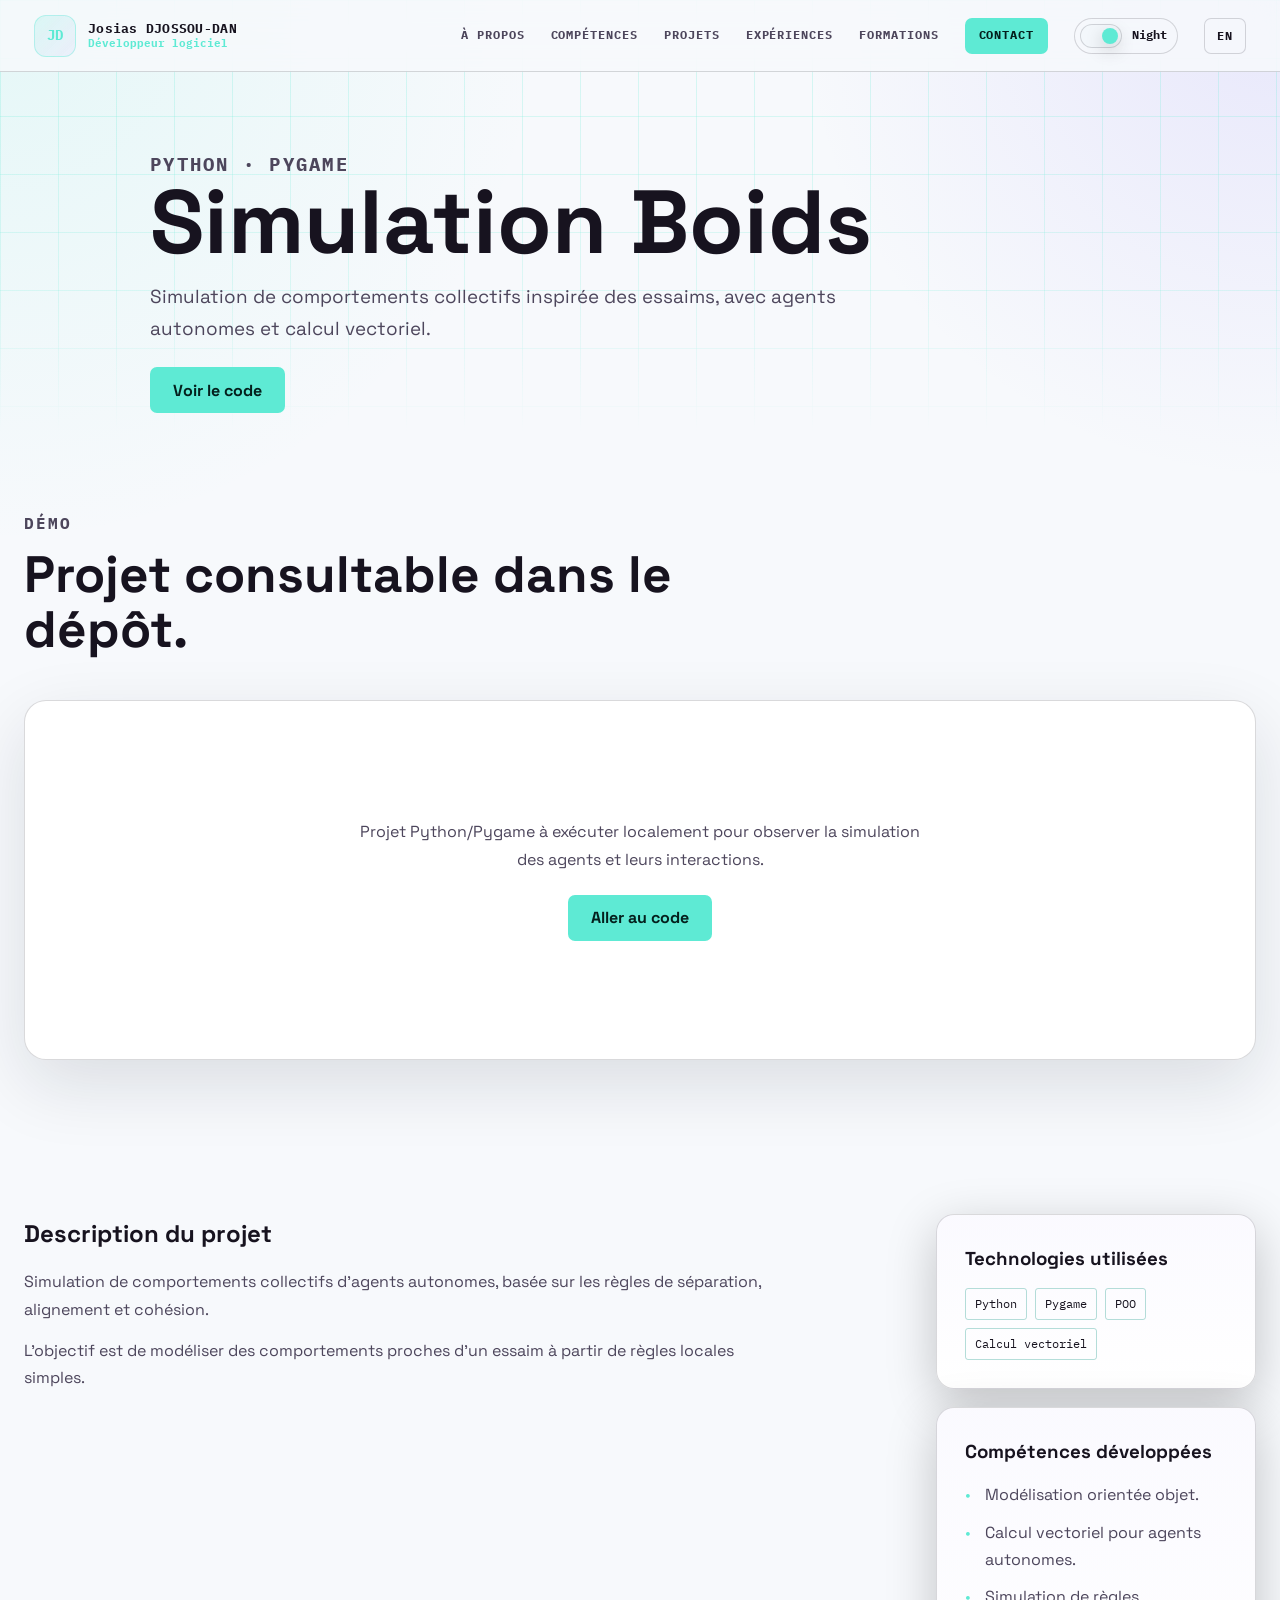
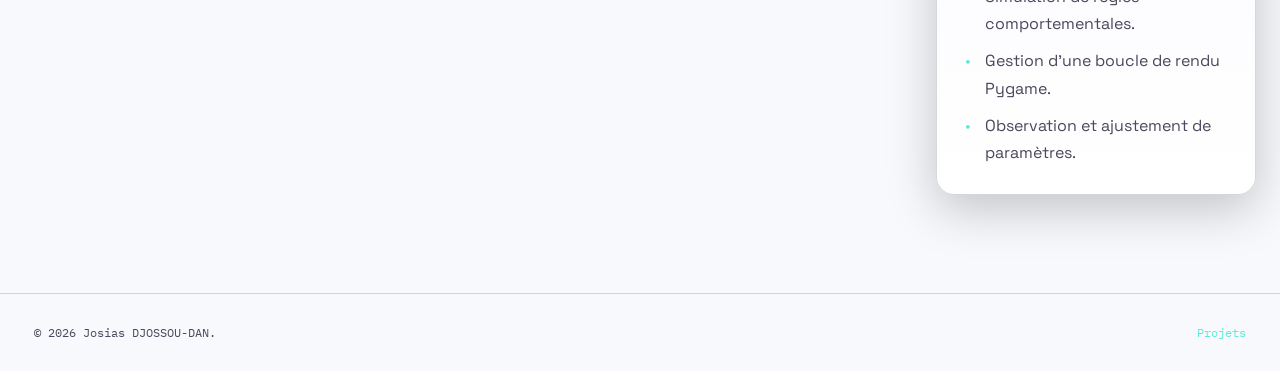
==== boids.html @ 791287c5 "Update du portfolio" ====
<!DOCTYPE html>
<html lang="fr">

<head>
  <meta charset="UTF-8">
  <meta name="viewport" content="width=device-width, initial-scale=1.0">
  <title>Projet Boids | Josias DJOSSOU-DAN</title>
  <meta name="description" content="Étude du projet Boids de Josias DJOSSOU-DAN.">
  <link rel="preconnect" href="https://fonts.googleapis.com">
  <link rel="preconnect" href="https://fonts.gstatic.com" crossorigin>
  <link href="https://fonts.googleapis.com/css2?family=IBM+Plex+Mono:wght@400;500;700&family=Space+Grotesk:wght@400;500;600;700&display=swap" rel="stylesheet">
  <link rel="stylesheet" href="css/style.css">
  <link rel="icon" href="assets/svg/site-icon.svg" type="image/svg+xml">
</head>

<body>
  <header class="site-header">
    <a href="./index.html" class="brand header-profile" aria-label="Accueil"><span class="profile-avatar">JD</span><span class="header-profile-text"><strong>Josias DJOSSOU-DAN</strong><small data-i18n="role">Développeur logiciel</small></span></a>
    <button class="menu-toggle" type="button" aria-label="Ouvrir le menu" aria-expanded="false"><span></span><span></span><span></span></button>
    <nav class="site-nav" aria-label="Navigation principale">
      <a href="./index.html#about" data-i18n="navAbout">À propos</a><a href="./index.html#skills" data-i18n="navSkills">Compétences</a><a href="./index.html#projects" data-i18n="navProjects">Projets</a><a href="./index.html#experience" data-i18n="navExperience">Expériences</a><a href="./index.html#education" data-i18n="navEducation">Formations</a><a href="./index.html#contact" class="nav-cta" data-i18n="navContact">Contact</a>
      <button class="theme-switch nav-theme" type="button" data-theme-toggle aria-label="Changer le thème"><span class="theme-switch-track"><span class="theme-switch-thumb"></span></span><span class="theme-switch-label">Light</span></button>
      <button class="lang-switch" type="button" data-lang-toggle aria-label="Changer la langue">EN</button>
    </nav>
  </header>

  <main>
    <section class="project-hero">
      <div class="container project-hero-layout">
        <div class="reveal">
          <p class="project-kicker">Python · Pygame</p>
          <h1>Simulation Boids</h1>
          <p data-i18n-fr="Simulation de comportements collectifs inspirée des essaims, avec agents autonomes et calcul vectoriel." data-i18n-en="Collective behavior simulation inspired by swarms, with autonomous agents and vector calculation.">Simulation de comportements collectifs inspirée des essaims, avec agents autonomes et calcul vectoriel.</p>
          <div class="project-actions"><a href="https://github.com/josiashod/boids" class="btn btn-primary" target="_blank" rel="noreferrer"><span data-i18n="viewCode">Voir le code</span></a></div>
        </div>
      </div>
    </section>

    <section class="section project-demo">
      <div class="container">
        <div class="section-heading reveal"><p class="eyebrow" data-i18n="demoEyebrow">Démo</p><h2 data-i18n="repoDemoTitle">Projet consultable dans le dépôt.</h2></div>
        <div class="demo-placeholder reveal">
          <div>
            <p data-i18n-fr="Projet Python/Pygame à exécuter localement pour observer la simulation des agents et leurs interactions." data-i18n-en="Python/Pygame project to run locally in order to observe the agent simulation and their interactions.">Projet Python/Pygame à exécuter localement pour observer la simulation des agents et leurs interactions.</p>
            <div class="project-actions demo-actions"><a href="https://github.com/josiashod/boids" class="btn btn-primary" target="_blank" rel="noreferrer"><span data-i18n="goCode">Aller au code</span></a></div>
          </div>
        </div>
      </div>
    </section>

    <section class="section">
      <div class="container project-detail-grid">
        <article class="project-copy reveal">
          <h2 data-i18n="projectDescription">Description du projet</h2>
          <p data-i18n-fr="Simulation de comportements collectifs d'agents autonomes, basée sur les règles de séparation, alignement et cohésion." data-i18n-en="Collective behavior simulation for autonomous agents, based on separation, alignment and cohesion rules.">Simulation de comportements collectifs d'agents autonomes, basée sur les règles de séparation, alignement et cohésion.</p>
          <p data-i18n-fr="L'objectif est de modéliser des comportements proches d'un essaim à partir de règles locales simples." data-i18n-en="The goal is to model swarm-like behavior from simple local rules.">L'objectif est de modéliser des comportements proches d'un essaim à partir de règles locales simples.</p>
        </article>
        <aside class="project-side">
          <div class="project-panel reveal"><h3 data-i18n="projectTech">Technologies utilisées</h3><div class="project-tags"><span>Python</span><span>Pygame</span><span data-i18n-fr="POO" data-i18n-en="OOP">POO</span><span data-i18n-fr="Calcul vectoriel" data-i18n-en="Vector math">Calcul vectoriel</span></div></div>
          <div class="project-panel reveal"><h3 data-i18n="projectSkills">Compétences développées</h3><ul class="detail-list"><li data-i18n-fr="Modélisation orientée objet." data-i18n-en="Object-oriented modeling.">Modélisation orientée objet.</li><li data-i18n-fr="Calcul vectoriel pour agents autonomes." data-i18n-en="Vector calculations for autonomous agents.">Calcul vectoriel pour agents autonomes.</li><li data-i18n-fr="Simulation de règles comportementales." data-i18n-en="Behavioral rule simulation.">Simulation de règles comportementales.</li><li data-i18n-fr="Gestion d'une boucle de rendu Pygame." data-i18n-en="Pygame rendering-loop management.">Gestion d'une boucle de rendu Pygame.</li><li data-i18n-fr="Observation et ajustement de paramètres." data-i18n-en="Observation and parameter tuning.">Observation et ajustement de paramètres.</li></ul></div>
        </aside>
      </div>
    </section>
  </main>

  <footer class="site-footer"><p>© <span id="year"></span> Josias DJOSSOU-DAN.</p><a href="./index.html#projects" data-i18n="navProjects"><span data-i18n="backProjects">Retour aux projets</span></a></footer>
  <script src="./index.js"></script>
</body>

</html>
---- css/style.css ----
:root {
  --bg: #0b0a13;
  --bg-2: #121020;
  --surface: #19162a;
  --surface-2: #211d35;
  --surface-3: #141225;
  --text: #f7f2e8;
  --muted: #a9a1b8;
  --muted-2: #716a83;
  --line: rgba(255, 255, 255, 0.09);
  --line-strong: rgba(94, 234, 212, 0.36);
  --green: #5eead4;
  --green-2: #2dd4bf;
  --cyan: #8b7cf6;
  --yellow: #a5b4fc;
  --coral: #ff6b8a;
  --shadow: 0 28px 90px rgba(0, 0, 0, 0.42);
  --sans: "Space Grotesk", system-ui, sans-serif;
  --mono: "IBM Plex Mono", monospace;
}

body[data-theme="light"] {
  --bg: #f7f9fc;
  --bg-2: #eef3f8;
  --surface: #ffffff;
  --surface-2: #f3f7fb;
  --surface-3: #e6edf5;
  --text: #17131f;
  --muted: #4d465c;
  --muted-2: #746b7e;
  --line: rgba(23, 19, 31, 0.16);
  --line-strong: rgba(94, 234, 212, 0.46);
  --green: #5eead4;
  --green-2: #2dd4bf;
  --cyan: #8b7cf6;
  --yellow: #a5b4fc;
  --coral: #ff6b8a;
  --shadow: 0 24px 70px rgba(17, 24, 39, 0.12);
}

* {
  box-sizing: border-box;
  margin: 0;
  padding: 0;
}

html {
  scroll-behavior: smooth;
}

body {
  background:
    radial-gradient(circle at top left, rgba(94, 234, 212, 0.12), transparent 34rem),
    radial-gradient(circle at top right, rgba(139, 124, 246, 0.14), transparent 30rem),
    var(--bg);
  color: var(--text);
  font-family: var(--sans);
  line-height: 1.7;
  overflow-x: hidden;
}

body.menu-open {
  overflow: hidden;
}

img {
  display: block;
  max-width: 100%;
}

a {
  color: inherit;
  text-decoration: none;
}

ul {
  list-style: none;
}

button,
input,
textarea {
  font: inherit;
}

button {
  cursor: pointer;
}

.container {
  width: min(1320px, calc(100% - 48px));
  margin: 0 auto;
}

.site-header {
  position: fixed;
  inset: 0 0 auto;
  z-index: 50;
  display: flex;
  align-items: center;
  justify-content: space-between;
  min-height: 72px;
  padding: 0 34px;
  background: color-mix(in srgb, var(--bg) 84%, transparent);
  border-bottom: 1px solid var(--line);
  backdrop-filter: blur(18px);
}

.brand {
  display: inline-flex;
  align-items: center;
  gap: 12px;
  font-family: var(--mono);
  font-size: 0.9rem;
  font-weight: 800;
  color: var(--text);
}

.header-profile {
  min-width: 230px;
}

.header-profile .profile-avatar {
  width: 42px;
  height: 42px;
  flex: 0 0 42px;
  border-radius: 12px;
  font-size: 0.9rem;
}

.header-profile-text {
  display: grid;
  gap: 1px;
  line-height: 1.15;
}

.header-profile-text strong {
  color: var(--text);
  font-size: 0.84rem;
  letter-spacing: 0.02em;
}

.header-profile-text small {
  color: var(--green);
  font-size: 0.68rem;
  font-weight: 700;
}

.brand img,
.brand-mark {
  width: 42px;
  height: 42px;
  border-radius: 12px;
  border: 1px solid rgba(94, 234, 212, 0.38);
  background: rgba(94, 234, 212, 0.1);
}

.brand img {
  object-fit: cover;
}

.brand-mark {
  display: grid;
  place-items: center;
  color: var(--green);
}

.site-nav {
  display: flex;
  align-items: center;
  gap: 26px;
}

.site-nav a {
  color: var(--muted);
  font-family: var(--mono);
  font-size: 0.74rem;
  font-weight: 700;
  letter-spacing: 0.08em;
  text-transform: uppercase;
  transition: color 0.2s ease;
}

.site-nav a:hover,
.site-nav a.active {
  color: var(--green);
}

.site-nav .nav-cta {
  min-height: 36px;
  display: inline-flex;
  align-items: center;
  color: #04201d;
  background: var(--green);
  border-radius: 7px;
  padding: 0 14px;
}

.site-nav .nav-cta:hover {
  color: #04201d;
  background: #99f6e4;
}

.menu-toggle {
  display: none;
  width: 42px;
  height: 42px;
  border: 1px solid var(--line);
  border-radius: 10px;
  background: rgba(255, 255, 255, 0.03);
}

.menu-toggle span {
  display: block;
  width: 20px;
  height: 2px;
  margin: 5px auto;
  background: var(--text);
  border-radius: 2px;
  transition: transform 0.2s ease, opacity 0.2s ease;
}

.menu-toggle.is-open span:nth-child(1) {
  transform: translateY(7px) rotate(45deg);
}

.menu-toggle.is-open span:nth-child(2) {
  opacity: 0;
}

.menu-toggle.is-open span:nth-child(3) {
  transform: translateY(-7px) rotate(-45deg);
}

.hero {
  position: relative;
  min-height: 100vh;
  display: flex;
  align-items: center;
  padding: 128px 0 76px;
  overflow: hidden;
}

.hero::before,
.project-hero::before {
  content: "";
  position: absolute;
  inset: 0;
  background-image:
    linear-gradient(color-mix(in srgb, var(--green) 24%, transparent) 1px, transparent 1px),
    linear-gradient(90deg, color-mix(in srgb, var(--green) 24%, transparent) 1px, transparent 1px);
  background-size: 58px 58px;
  mask-image: linear-gradient(to bottom, #000, rgba(0, 0, 0, 0.72) 64%, transparent 94%);
}

.hero::after {
  content: "";
  position: absolute;
  right: -22rem;
  top: 12rem;
  width: 58rem;
  height: 58rem;
  border-radius: 50%;
  background: radial-gradient(circle, rgba(139, 124, 246, 0.14), transparent 62%);
  pointer-events: none;
}

.hero-layout {
  position: relative;
  z-index: 1;
  display: grid;
  grid-template-columns: minmax(0, 1fr) 520px;
  gap: 58px;
  align-items: center;
}

.hero-copy {
  max-width: 780px;
}

.eyebrow,
.hero-kicker,
.project-kicker {
  color: var(--green);
  font-family: var(--mono);
  font-size: 0.76rem;
  font-weight: 800;
  letter-spacing: 0.12em;
  text-transform: uppercase;
}

.hero-kicker {
  display: inline-flex;
  align-items: center;
  gap: 10px;
  max-width: 100%;
  padding: 7px 13px;
  margin-bottom: 24px;
  border: 1px solid rgba(94, 234, 212, 0.24);
  border-radius: 4px;
  background: rgba(94, 234, 212, 0.08);
  white-space: nowrap;
}

.hero-kicker-dot {
  width: 8px;
  height: 8px;
  flex: 0 0 8px;
  border-radius: 50%;
  background: var(--green);
  box-shadow: 0 0 20px rgba(94, 234, 212, 0.9);
}

.hero h1,
.project-hero h1 {
  font-size: clamp(3.2rem, 7vw, 6.4rem);
  font-weight: 900;
  line-height: 0.95;
  letter-spacing: 0;
}

.hero h1 strong,
.accent {
  color: var(--green);
}

.hero-text,
.section-heading p,
.project-hero p,
.project-copy p,
.about-card p,
.timeline-item p,
.timeline-item li,
.contact-intro {
  color: var(--muted);
}

.hero-text {
  max-width: 680px;
  margin-top: 24px;
  font-size: 1.12rem;
}

.hero-actions,
.hero-socials,
.project-actions,
.form-actions {
  display: flex;
  flex-wrap: wrap;
  gap: 14px;
}

.theme-switch {
  display: inline-flex;
  align-items: center;
  gap: 10px;
  min-height: 46px;
  border: 1px solid var(--line);
  border-radius: 999px;
  color: var(--text);
  background: rgba(255, 255, 255, 0.04);
  padding: 0 13px 0 7px;
}

.nav-theme {
  min-height: 36px;
  padding: 0 10px 0 5px;
}

.nav-theme .theme-switch-track {
  width: 42px;
  height: 24px;
}

.nav-theme .theme-switch-thumb {
  width: 16px;
  height: 16px;
}

.lang-switch {
  min-height: 36px;
  border: 1px solid var(--line);
  border-radius: 7px;
  color: var(--text);
  background: rgba(255, 255, 255, 0.04);
  padding: 0 12px;
  font-family: var(--mono);
  font-size: 0.72rem;
  font-weight: 800;
  letter-spacing: 0.08em;
}

.lang-switch:hover {
  color: var(--green);
  border-color: var(--line-strong);
}

body[data-theme="light"] .nav-theme .theme-switch-thumb {
  transform: translateX(18px);
}

.theme-switch-track {
  position: relative;
  width: 48px;
  height: 28px;
  border-radius: 999px;
  background: var(--surface-2);
  border: 1px solid var(--line);
}

.theme-switch-thumb {
  position: absolute;
  top: 3px;
  left: 3px;
  width: 20px;
  height: 20px;
  border-radius: 50%;
  background: var(--green);
  box-shadow: 0 6px 18px rgba(0, 0, 0, 0.22);
  transition: transform 0.2s ease;
}

body[data-theme="light"] .theme-switch-thumb {
  transform: translateX(20px);
}

.theme-switch-label {
  font-family: var(--mono);
  font-size: 0.74rem;
  font-weight: 800;
}

.hero-actions {
  margin-top: 36px;
}

.btn {
  display: inline-flex;
  align-items: center;
  justify-content: center;
  min-height: 46px;
  padding: 0 22px;
  border-radius: 7px;
  border: 1px solid transparent;
  font-weight: 850;
  transition: transform 0.2s ease, border-color 0.2s ease, background 0.2s ease, color 0.2s ease;
}

.btn:hover {
  transform: translateY(-2px);
}

.btn-primary {
  color: #04201d;
  background: var(--green);
}

.btn-primary:hover {
  background: #99f6e4;
}

.btn-ghost,
.btn-dark {
  color: var(--text);
  border-color: rgba(94, 234, 212, 0.26);
  background: rgba(255, 255, 255, 0.03);
}

.btn-cv {
  position: relative;
  color: var(--text);
  border-color: rgba(255, 255, 255, 0.16);
  background:
    linear-gradient(var(--surface), var(--surface)) padding-box,
    linear-gradient(135deg, var(--green), var(--cyan)) border-box;
  border: 1px solid transparent;
}

.btn-cv::before {
  content: "↓";
  margin-right: 9px;
  color: var(--green);
  font-family: var(--mono);
}

.btn-ghost:hover,
.btn-dark:hover {
  border-color: var(--green);
  color: var(--green);
}

.hero-socials {
  margin-top: 30px;
}

.hero-socials a {
  color: var(--muted);
  font-family: var(--mono);
  font-size: 0.78rem;
}

.hero-socials a:hover {
  color: var(--green);
}

.hero-dashboard {
  position: relative;
  display: grid;
  gap: 16px;
}

.profile-card,
.mini-card,
.about-card,
.skill-card,
.project-card,
.timeline-card,
.contact-card,
.project-panel,
.next-card {
  border: 1px solid var(--line);
  background: linear-gradient(180deg, color-mix(in srgb, var(--surface) 96%, var(--cyan) 4%), var(--surface));
  box-shadow: 0 14px 50px rgba(0, 0, 0, 0.22);
}

.profile-card {
  padding: 24px;
  border-radius: 18px;
  box-shadow: var(--shadow);
}

.profile-head {
  display: flex;
  align-items: center;
  gap: 16px;
  margin-bottom: 22px;
}

.profile-head img,
.profile-avatar {
  width: 72px;
  height: 72px;
  border-radius: 18px;
}

.profile-head img {
  object-fit: cover;
}

.profile-avatar {
  display: grid;
  place-items: center;
  flex: 0 0 72px;
  color: var(--green);
  border: 1px solid rgba(94, 234, 212, 0.38);
  background: linear-gradient(135deg, rgba(94, 234, 212, 0.18), rgba(139, 124, 246, 0.08));
  font-family: var(--mono);
  font-size: 1.2rem;
  font-weight: 800;
}

.profile-head h2 {
  font-size: 1.25rem;
}

.profile-head p {
  color: var(--green);
  font-family: var(--mono);
  font-size: 0.78rem;
}

.terminal {
  overflow: hidden;
  border: 1px solid var(--line);
  border-radius: 14px;
  background: var(--surface-3);
}

.terminal-top {
  display: flex;
  align-items: center;
  gap: 7px;
  padding: 12px 14px;
  border-bottom: 1px solid var(--line);
}

.terminal-top span {
  width: 10px;
  height: 10px;
  border-radius: 50%;
}

.terminal-top span:nth-child(1) {
  background: var(--coral);
}

.terminal-top span:nth-child(2) {
  background: var(--yellow);
}

.terminal-top span:nth-child(3) {
  background: var(--green);
}

.terminal pre {
  padding: 18px;
  color: var(--muted);
  font-family: var(--mono);
  font-size: 0.78rem;
  white-space: pre-wrap;
}

.terminal b {
  color: var(--green);
  font-weight: 700;
}

.stats-strip {
  display: grid;
  grid-template-columns: repeat(3, 1fr);
  gap: 12px;
}

.mini-card {
  padding: 18px;
  border-radius: 14px;
}

.mini-card strong {
  display: block;
  color: var(--green);
  font-family: var(--mono);
  font-size: 1.55rem;
}

.mini-card span {
  color: var(--muted);
  font-size: 0.82rem;
}

.section {
  padding: 98px 0;
}

.section.alt {
  background: linear-gradient(180deg, color-mix(in srgb, var(--bg-2) 74%, transparent), var(--bg-2));
}

.section-heading {
  max-width: 780px;
  margin-bottom: 42px;
}

.section-heading.center {
  margin-inline: auto;
  text-align: center;
}

.section-heading h2 {
  margin-top: 10px;
  font-size: clamp(2rem, 4vw, 3.35rem);
  font-weight: 900;
  line-height: 1.08;
}

.section-heading p {
  margin-top: 14px;
  font-size: 1.02rem;
}

.about-grid {
  display: grid;
  grid-template-columns: 1.05fr 0.95fr;
  gap: 24px;
}

.about-card {
  border-radius: 18px;
  padding: 24px;
}

.about-card.featured {
  display: flex;
  flex-direction: column;
  justify-content: space-between;
  min-height: 260px;
  background:
    linear-gradient(135deg, color-mix(in srgb, var(--green) 13%, transparent), transparent 44%),
    linear-gradient(180deg, color-mix(in srgb, var(--surface) 96%, var(--cyan) 4%), var(--surface));
}

.about-card h3 {
  margin-bottom: 14px;
  font-size: 1.35rem;
}

.about-card p + p {
  margin-top: 14px;
}

.about-list {
  display: grid;
  gap: 12px;
}

.about-list li {
  position: relative;
  padding-left: 22px;
  color: var(--muted);
}

.about-list li::before,
.timeline-item li::before {
  content: ">";
  position: absolute;
  left: 0;
  color: var(--green);
  font-family: var(--mono);
}

.skills-grid {
  display: grid;
  grid-template-columns: repeat(4, 1fr);
  gap: 18px;
}

.skills-grid-dense {
  grid-template-columns: repeat(4, minmax(0, 1fr));
}

.skill-card {
  min-height: 190px;
  padding: 24px;
  border-radius: 16px;
  transition: transform 0.2s ease, border-color 0.2s ease;
}

.skill-card:hover,
.project-card:hover,
.next-card:hover {
  transform: translateY(-4px);
  border-color: var(--line-strong);
}

.skill-card h3 {
  margin-bottom: 16px;
}

.tags,
.project-tags,
.skill-badges {
  display: flex;
  flex-wrap: wrap;
  gap: 8px;
}

.tags span,
.project-tags span {
  color: var(--text);
  font-family: var(--mono);
  font-size: 0.72rem;
  border: 1px solid color-mix(in srgb, var(--green) 30%, var(--line));
  border-radius: 3px;
  padding: 5px 9px;
  background: transparent;
}

.skill-badges {
  gap: 10px;
}

.skill-badges span {
  display: inline-flex;
  align-items: center;
  min-height: 32px;
  color: var(--text);
  font-family: var(--mono);
  font-size: 0.76rem;
  font-weight: 800;
  border: 1px solid color-mix(in srgb, var(--green) 28%, var(--line));
  border-radius: 3px;
  padding: 6px 12px;
  background: transparent;
}

.projects-grid {
  display: grid;
  grid-template-columns: repeat(2, 1fr);
  gap: 22px;
}

.project-card {
  overflow: hidden;
  border-radius: 18px;
  transition: transform 0.2s ease, border-color 0.2s ease;
}

.project-card.simple {
  min-height: 260px;
}

.project-card.simple .project-body {
  min-height: 260px;
  display: flex;
  flex-direction: column;
}

.project-card.simple .project-body a {
  margin-top: auto;
}

.project-card figure {
  position: relative;
  height: 250px;
  overflow: hidden;
  background: var(--surface-2);
}

.project-card figure::after {
  content: "";
  position: absolute;
  inset: auto 0 0;
  height: 55%;
  background: linear-gradient(transparent, rgba(8, 11, 18, 0.86));
}

.project-card img {
  width: 100%;
  height: 100%;
  object-fit: cover;
  transition: transform 0.35s ease;
}

.project-card:hover img {
  transform: scale(1.05);
}

.project-body {
  padding: 24px;
}

.project-type {
  color: var(--green);
  font-family: var(--mono);
  font-size: 0.72rem;
  font-weight: 800;
  letter-spacing: 0.08em;
  text-transform: uppercase;
}

.project-body h3 {
  margin: 8px 0;
  font-size: 1.35rem;
}

.project-body p {
  color: var(--muted);
}

.project-body a {
  display: inline-flex;
  margin-top: 18px;
  color: var(--green);
  font-family: var(--mono);
  font-size: 0.78rem;
  font-weight: 800;
}

.timeline-wrap {
  display: grid;
  grid-template-columns: repeat(2, minmax(0, 1fr));
  gap: 18px;
  padding-left: 0;
}

.timeline-wrap::before {
  display: none;
}

.timeline-card {
  position: relative;
  display: flex;
  flex-direction: column;
  gap: 14px;
  padding: 20px;
  border-radius: 18px;
}

.timeline-card::before {
  content: none;
}

.timeline-date {
  width: fit-content;
  color: var(--green);
  font-family: var(--mono);
  font-size: 0.78rem;
  font-weight: 800;
  border: 1px solid color-mix(in srgb, var(--green) 34%, transparent);
  border-radius: 999px;
  background: color-mix(in srgb, var(--green) 9%, transparent);
  padding: 6px 10px;
}

.timeline-item h3,
.timeline-item h4 {
  font-size: 1.18rem;
}

.timeline-item p {
  margin-top: 4px;
}

.timeline-item ul {
  margin-top: 12px;
}

.timeline-item li {
  position: relative;
  padding-left: 18px;
  margin-top: 6px;
}

.contact-layout {
  display: grid;
  grid-template-columns: 0.9fr 1.1fr;
  gap: 32px;
  align-items: start;
}

.contact-card {
  border-radius: 18px;
  padding: 28px;
}

.contact-list {
  display: grid;
  gap: 12px;
  margin-top: 24px;
}

.contact-list a {
  display: flex;
  align-items: center;
  gap: 12px;
  min-height: 52px;
  padding: 0 16px;
  color: var(--muted);
  border: 1px solid var(--line);
  border-radius: 10px;
  background: rgba(255, 255, 255, 0.035);
  transition: border-color 0.2s ease, color 0.2s ease;
}

.contact-list svg {
  width: 22px;
  height: 22px;
  flex: 0 0 22px;
  stroke: var(--green);
  stroke-width: 1.8;
  stroke-linecap: round;
  stroke-linejoin: round;
  fill: none;
}

.contact-list svg path {
  vector-effect: non-scaling-stroke;
}

.contact-list a:hover {
  color: var(--green);
  border-color: var(--line-strong);
}

.contact-form {
  display: grid;
  gap: 16px;
}

.form-row {
  display: grid;
  grid-template-columns: 1fr 1fr;
  gap: 16px;
}

.field {
  display: grid;
  gap: 7px;
}

.field label {
  color: var(--muted);
  font-family: var(--mono);
  font-size: 0.72rem;
  font-weight: 800;
  letter-spacing: 0.08em;
  text-transform: uppercase;
}

.field input,
.field textarea {
  width: 100%;
  border: 1px solid var(--line);
  border-radius: 10px;
  outline: none;
  color: var(--text);
  background: rgba(255, 255, 255, 0.04);
  padding: 13px 15px;
  resize: vertical;
  transition: border-color 0.2s ease, background 0.2s ease;
}

.field input:focus,
.field textarea:focus {
  border-color: var(--green);
  background: rgba(94, 234, 212, 0.045);
}

.form-note {
  color: var(--muted-2);
  font-size: 0.86rem;
}

.site-footer {
  display: flex;
  justify-content: space-between;
  align-items: center;
  gap: 20px;
  padding: 28px 34px;
  color: var(--muted);
  border-top: 1px solid var(--line);
  font-family: var(--mono);
  font-size: 0.78rem;
}

.site-footer a {
  color: var(--green);
}

.project-hero {
  position: relative;
  padding: 132px 0 48px;
  overflow: hidden;
}

.project-hero-layout {
  position: relative;
  z-index: 1;
  display: block;
  max-width: 980px;
}

.project-hero p {
  max-width: 780px;
  margin-top: 16px;
  font-size: clamp(1rem, 1.5vw, 1.18rem);
}

.project-hero h1 {
  font-size: clamp(3.4rem, 7vw, 6.8rem);
}

.project-actions {
  margin-top: 22px;
}

.project-preview {
  overflow: hidden;
  border: 1px solid var(--line);
  border-radius: 22px;
  background: var(--surface);
  box-shadow: var(--shadow);
}

.project-preview img {
  width: 100%;
  aspect-ratio: 16 / 10;
  object-fit: cover;
}

.project-demo {
  padding-top: 34px;
  padding-bottom: 56px;
}

.demo-frame,
.demo-placeholder {
  overflow: hidden;
  border: 1px solid var(--line);
  border-radius: 22px;
  background: var(--surface);
  box-shadow: var(--shadow);
}

.demo-frame iframe {
  display: block;
  width: 100%;
  min-height: 520px;
  border: 0;
  background: var(--surface-2);
}

.demo-placeholder {
  min-height: 360px;
  display: grid;
  place-items: center;
  padding: 30px;
  text-align: center;
}

.demo-placeholder p {
  max-width: 560px;
  color: var(--muted);
}

.demo-actions {
  justify-content: center;
  margin-top: 22px;
}

.detail-list {
  display: grid;
  gap: 10px;
}

.detail-list li {
  position: relative;
  padding-left: 20px;
  color: var(--muted);
}

.detail-list li::before {
  content: "•";
  position: absolute;
  left: 0;
  color: var(--green);
}

.project-detail-grid {
  display: grid;
  grid-template-columns: minmax(0, 1fr) 320px;
  gap: 36px;
  align-items: start;
}

.project-copy {
  padding: 0;
  max-width: 760px;
}

.project-copy h2 {
  margin-bottom: 14px;
}

.project-panel {
  border-radius: 18px;
  padding: 28px;
}

.project-panel h2,
.project-panel h3 {
  margin-bottom: 14px;
}

.project-copy p + p {
  margin-top: 14px;
}

.project-side {
  display: grid;
  gap: 18px;
}

.next-projects {
  display: grid;
  grid-template-columns: repeat(3, 1fr);
  gap: 18px;
}

.next-card {
  min-height: 130px;
  padding: 20px;
  border-radius: 16px;
  transition: transform 0.2s ease, border-color 0.2s ease;
}

.next-card span {
  color: var(--green);
  font-family: var(--mono);
  font-size: 0.72rem;
  font-weight: 800;
}

.next-card h3 {
  margin-top: 8px;
  font-size: 1rem;
}

.reveal {
  opacity: 0;
  transform: translateY(24px);
  transition: opacity 0.65s ease, transform 0.65s ease;
}

.reveal.in-view {
  opacity: 1;
  transform: translateY(0);
}

@media (max-width: 1050px) {
  .hero-layout,
  .about-grid,
  .contact-layout,
  .project-hero-layout,
  .project-detail-grid {
    grid-template-columns: 1fr;
  }

  .skills-grid,
  .projects-grid {
    grid-template-columns: repeat(2, 1fr);
  }

  .timeline-card {
    grid-template-columns: 1fr;
  }

  .timeline-card::before {
    display: none;
  }
}

@media (max-width: 760px) {
  .site-header {
    min-height: 64px;
    padding: 0 18px;
  }

  .header-profile-text {
    display: none;
  }

  .menu-toggle {
    display: block;
  }

  .site-nav {
    position: fixed;
    top: 64px;
    left: 0;
    right: 0;
    display: grid;
    gap: 0;
    padding: 18px 20px 26px;
    background: rgba(8, 11, 18, 0.98);
    border-bottom: 1px solid var(--line);
    transform: translateY(-120%);
    opacity: 0;
    pointer-events: none;
    transition: transform 0.25s ease, opacity 0.25s ease;
  }

  .site-nav.is-open {
    transform: translateY(0);
    opacity: 1;
    pointer-events: auto;
  }

  .site-nav a {
    padding: 13px 0;
  }

  .site-nav .nav-cta {
    justify-content: center;
    margin-top: 8px;
  }

  .hero {
    min-height: auto;
    padding-top: 112px;
  }

  .hero-dashboard {
    display: none;
  }

  .section {
    padding: 74px 0;
  }

  .skills-grid,
  .projects-grid,
  .timeline-wrap,
  .next-projects,
  .form-row {
    grid-template-columns: 1fr;
  }

  .project-card figure {
    height: 220px;
  }

  .site-footer {
    flex-direction: column;
    padding: 24px 18px;
    text-align: center;
  }
}

@media (max-width: 480px) {
  .container {
    width: min(100% - 28px, 1320px);
  }

  .hero h1,
  .project-hero h1 {
    font-size: 3.1rem;
  }

  .hero-actions .btn,
  .project-actions .btn,
  .form-actions .btn {
    width: 100%;
  }

  .stats-strip {
    grid-template-columns: 1fr;
  }
}
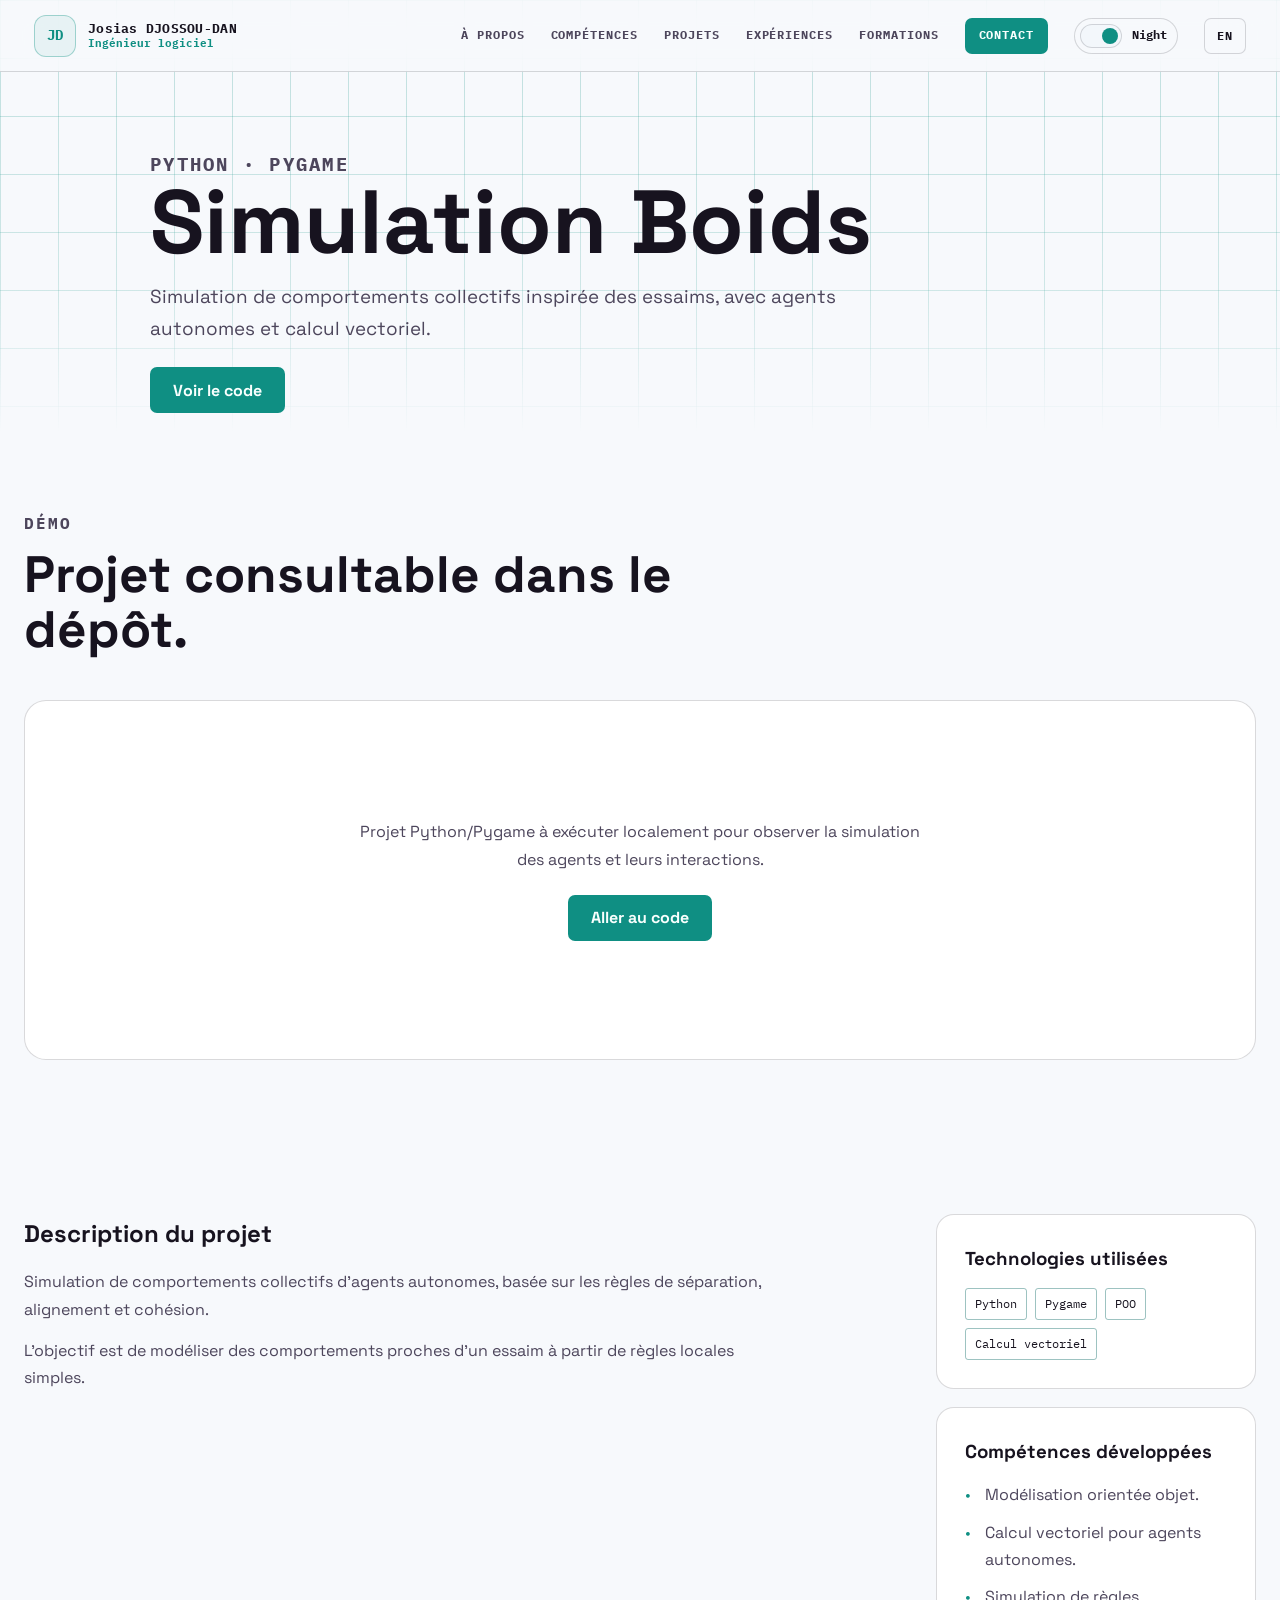
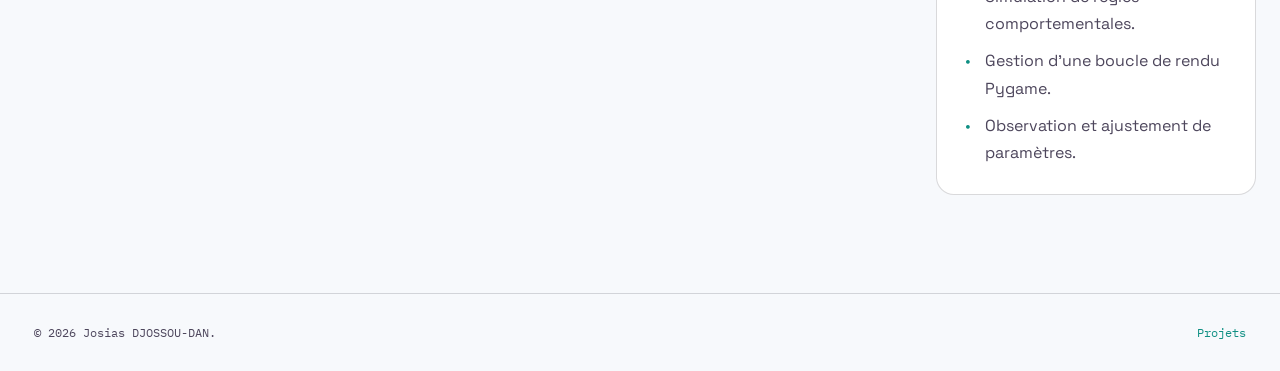
==== commit 6eed0f05: "Update of the sections and colors" ====
--- a/boids.html
+++ b/boids.html
@@ -10,12 +10,12 @@
   <link rel="preconnect" href="https://fonts.gstatic.com" crossorigin>
   <link href="https://fonts.googleapis.com/css2?family=IBM+Plex+Mono:wght@400;500;700&family=Space+Grotesk:wght@400;500;600;700&display=swap" rel="stylesheet">
   <link rel="stylesheet" href="css/style.css">
-  <link rel="icon" href="assets/svg/site-icon.svg" type="image/svg+xml">
+   <link rel="icon" href="data:image/svg+xml,<svg xmlns='http://www.w3.org/2000/svg' viewBox='0 0 32 32'><rect width='32' height='32' rx='6' fill='%230f8f83b3'/><text x='50%25' y='50%25' dominant-baseline='central' text-anchor='middle' font-family='monospace' font-weight='700' font-size='13' fill='%23fff'>JD</text></svg>" type="image/svg+xml">
 </head>
 
 <body>
   <header class="site-header">
-    <a href="./index.html" class="brand header-profile" aria-label="Accueil"><span class="profile-avatar">JD</span><span class="header-profile-text"><strong>Josias DJOSSOU-DAN</strong><small data-i18n="role">Développeur logiciel</small></span></a>
+    <a href="./index.html" class="brand header-profile" aria-label="Accueil"><span class="profile-avatar">JD</span><span class="header-profile-text"><strong>Josias DJOSSOU-DAN</strong><small data-i18n="role">Ingénieur logiciel</small></span></a>
     <button class="menu-toggle" type="button" aria-label="Ouvrir le menu" aria-expanded="false"><span></span><span></span><span></span></button>
     <nav class="site-nav" aria-label="Navigation principale">
       <a href="./index.html#about" data-i18n="navAbout">À propos</a><a href="./index.html#skills" data-i18n="navSkills">Compétences</a><a href="./index.html#projects" data-i18n="navProjects">Projets</a><a href="./index.html#experience" data-i18n="navExperience">Expériences</a><a href="./index.html#education" data-i18n="navEducation">Formations</a><a href="./index.html#contact" class="nav-cta" data-i18n="navContact">Contact</a>
--- a/css/style.css
+++ b/css/style.css
@@ -8,13 +8,13 @@
   --muted: #a9a1b8;
   --muted-2: #716a83;
   --line: rgba(255, 255, 255, 0.09);
-  --line-strong: rgba(94, 234, 212, 0.36);
-  --green: #5eead4;
-  --green-2: #2dd4bf;
+  --line-strong: rgba(15, 143, 131, 0.34);
+  --green: #0f8f83;
+  --green-2: #0b625b;
   --cyan: #8b7cf6;
   --yellow: #a5b4fc;
   --coral: #ff6b8a;
-  --shadow: 0 28px 90px rgba(0, 0, 0, 0.42);
+  --shadow: none;
   --sans: "Space Grotesk", system-ui, sans-serif;
   --mono: "IBM Plex Mono", monospace;
 }
@@ -29,13 +29,13 @@
   --muted: #4d465c;
   --muted-2: #746b7e;
   --line: rgba(23, 19, 31, 0.16);
-  --line-strong: rgba(94, 234, 212, 0.46);
-  --green: #5eead4;
-  --green-2: #2dd4bf;
+  --line-strong: rgba(15, 143, 131, 0.38);
+  --green: #0f8f83;
+  --green-2: #0b625b;
   --cyan: #8b7cf6;
   --yellow: #a5b4fc;
   --coral: #ff6b8a;
-  --shadow: 0 24px 70px rgba(17, 24, 39, 0.12);
+  --shadow: none;
 }
 
 * {
@@ -49,10 +49,7 @@
 }
 
 body {
-  background:
-    radial-gradient(circle at top left, rgba(94, 234, 212, 0.12), transparent 34rem),
-    radial-gradient(circle at top right, rgba(139, 124, 246, 0.14), transparent 30rem),
-    var(--bg);
+  background: var(--bg);
   color: var(--text);
   font-family: var(--sans);
   line-height: 1.7;
@@ -151,8 +148,8 @@
   width: 42px;
   height: 42px;
   border-radius: 12px;
-  border: 1px solid rgba(94, 234, 212, 0.38);
-  background: rgba(94, 234, 212, 0.1);
+  border: 1px solid rgba(15, 143, 131, 0.32);
+  background: rgba(15, 143, 131, 0.06);
 }
 
 .brand img {
@@ -190,15 +187,15 @@
   min-height: 36px;
   display: inline-flex;
   align-items: center;
-  color: #04201d;
+  color: #f8fffd;
   background: var(--green);
   border-radius: 7px;
   padding: 0 14px;
 }
 
 .site-nav .nav-cta:hover {
-  color: #04201d;
-  background: #99f6e4;
+  color: #f8fffd;
+  background: var(--green-2);
 }
 
 .menu-toggle {
@@ -246,6 +243,7 @@
   content: "";
   position: absolute;
   inset: 0;
+  z-index: 0;
   background-image:
     linear-gradient(color-mix(in srgb, var(--green) 24%, transparent) 1px, transparent 1px),
     linear-gradient(90deg, color-mix(in srgb, var(--green) 24%, transparent) 1px, transparent 1px);
@@ -254,23 +252,15 @@
 }
 
 .hero::after {
-  content: "";
-  position: absolute;
-  right: -22rem;
-  top: 12rem;
-  width: 58rem;
-  height: 58rem;
-  border-radius: 50%;
-  background: radial-gradient(circle, rgba(139, 124, 246, 0.14), transparent 62%);
-  pointer-events: none;
+  display: none;
 }
 
 .hero-layout {
   position: relative;
-  z-index: 1;
-  display: grid;
-  grid-template-columns: minmax(0, 1fr) 520px;
-  gap: 58px;
+  z-index: 2;
+  display: grid;
+  grid-template-columns: minmax(0, 1fr) minmax(520px, 600px);
+  gap: 68px;
   align-items: center;
 }
 
@@ -296,9 +286,9 @@
   max-width: 100%;
   padding: 7px 13px;
   margin-bottom: 24px;
-  border: 1px solid rgba(94, 234, 212, 0.24);
+  border: 1px solid rgba(15, 143, 131, 0.28);
   border-radius: 4px;
-  background: rgba(94, 234, 212, 0.08);
+  background: rgba(15, 143, 131, 0.055);
   white-space: nowrap;
 }
 
@@ -308,7 +298,7 @@
   flex: 0 0 8px;
   border-radius: 50%;
   background: var(--green);
-  box-shadow: 0 0 20px rgba(94, 234, 212, 0.9);
+  box-shadow: none;
 }
 
 .hero h1,
@@ -328,7 +318,6 @@
 .section-heading p,
 .project-hero p,
 .project-copy p,
-.about-card p,
 .timeline-item p,
 .timeline-item li,
 .contact-intro {
@@ -416,7 +405,7 @@
   height: 20px;
   border-radius: 50%;
   background: var(--green);
-  box-shadow: 0 6px 18px rgba(0, 0, 0, 0.22);
+  box-shadow: none;
   transition: transform 0.2s ease;
 }
 
@@ -447,22 +436,23 @@
 }
 
 .btn:hover {
-  transform: translateY(-2px);
+  transform: translateY(-1px);
 }
 
 .btn-primary {
-  color: #04201d;
+  color: #f8fffd;
   background: var(--green);
 }
 
 .btn-primary:hover {
-  background: #99f6e4;
+  background: var(--green-2);
+  color: #f8fffd;
 }
 
 .btn-ghost,
 .btn-dark {
   color: var(--text);
-  border-color: rgba(94, 234, 212, 0.26);
+  border-color: rgba(15, 143, 131, 0.3);
   background: rgba(255, 255, 255, 0.03);
 }
 
@@ -511,7 +501,6 @@
 
 .profile-card,
 .mini-card,
-.about-card,
 .skill-card,
 .project-card,
 .timeline-card,
@@ -519,14 +508,13 @@
 .project-panel,
 .next-card {
   border: 1px solid var(--line);
-  background: linear-gradient(180deg, color-mix(in srgb, var(--surface) 96%, var(--cyan) 4%), var(--surface));
-  box-shadow: 0 14px 50px rgba(0, 0, 0, 0.22);
+  background: var(--surface);
+  box-shadow: var(--shadow);
 }
 
 .profile-card {
   padding: 24px;
   border-radius: 18px;
-  box-shadow: var(--shadow);
 }
 
 .profile-head {
@@ -552,8 +540,8 @@
   place-items: center;
   flex: 0 0 72px;
   color: var(--green);
-  border: 1px solid rgba(94, 234, 212, 0.38);
-  background: linear-gradient(135deg, rgba(94, 234, 212, 0.18), rgba(139, 124, 246, 0.08));
+  border: 1px solid rgba(15, 143, 131, 0.34);
+  background: rgba(15, 143, 131, 0.07);
   font-family: var(--mono);
   font-size: 1.2rem;
   font-weight: 800;
@@ -574,13 +562,14 @@
   border: 1px solid var(--line);
   border-radius: 14px;
   background: var(--surface-3);
+  min-height: 430px;
 }
 
 .terminal-top {
   display: flex;
   align-items: center;
   gap: 7px;
-  padding: 12px 14px;
+  padding: 13px 16px;
   border-bottom: 1px solid var(--line);
 }
 
@@ -602,17 +591,39 @@
   background: var(--green);
 }
 
+.terminal-top strong {
+  margin-left: 8px;
+  color: var(--muted);
+  font-family: var(--mono);
+  font-size: 0.74rem;
+  font-weight: 700;
+}
+
 .terminal pre {
-  padding: 18px;
+  padding: 22px;
   color: var(--muted);
   font-family: var(--mono);
-  font-size: 0.78rem;
+  font-size: 0.84rem;
+  line-height: 1.75;
   white-space: pre-wrap;
 }
 
 .terminal b {
   color: var(--green);
   font-weight: 700;
+}
+
+.terminal-cursor {
+  display: inline-block;
+  color: var(--green);
+  font-weight: 800;
+  animation: terminalBlink 0.45s steps(1, start) infinite;
+}
+
+@keyframes terminalBlink {
+  50% {
+    opacity: 0;
+  }
 }
 
 .stats-strip {
@@ -668,51 +679,73 @@
   font-size: 1.02rem;
 }
 
-.about-grid {
-  display: grid;
-  grid-template-columns: 1.05fr 0.95fr;
-  gap: 24px;
-}
-
-.about-card {
-  border-radius: 18px;
-  padding: 24px;
-}
-
-.about-card.featured {
-  display: flex;
-  flex-direction: column;
-  justify-content: space-between;
-  min-height: 260px;
-  background:
-    linear-gradient(135deg, color-mix(in srgb, var(--green) 13%, transparent), transparent 44%),
-    linear-gradient(180deg, color-mix(in srgb, var(--surface) 96%, var(--cyan) 4%), var(--surface));
-}
-
-.about-card h3 {
+.about-flat {
+  max-width: 1180px;
+}
+
+.about-columns {
+  display: grid;
+  grid-template-columns: minmax(0, 0.85fr) minmax(420px, 1fr);
+  gap: 56px;
+  align-items: start;
+}
+
+.about-flat h3 {
   margin-bottom: 14px;
   font-size: 1.35rem;
 }
 
-.about-card p + p {
+.about-flat p {
+  color: var(--muted);
+  font-size: 1.08rem;
+  line-height: 1.8;
+}
+
+.about-flat p + p {
   margin-top: 14px;
 }
 
-.about-list {
-  display: grid;
+.about-know-how {
+  margin-top: 0;
+}
+
+.about-know-how h3 {
+  margin-bottom: 16px;
+}
+
+.know-how-list {
+  display: grid;
+  grid-template-columns: 1fr;
   gap: 12px;
 }
 
-.about-list li {
+.know-how-list span {
   position: relative;
-  padding-left: 22px;
-  color: var(--muted);
-}
-
-.about-list li::before,
+  min-height: 54px;
+  display: flex;
+  align-items: center;
+  padding: 12px 14px 12px 34px;
+  color: var(--text);
+  border: 1px solid var(--line);
+  background: var(--surface);
+  font-weight: 700;
+}
+
+.know-how-list span::before,
 .timeline-item li::before {
   content: ">";
   position: absolute;
+  left: 0;
+  color: var(--green);
+  font-family: var(--mono);
+  font-weight: 800;
+}
+
+.know-how-list span::before {
+  left: 14px;
+}
+
+.timeline-item li::before {
   left: 0;
   color: var(--green);
   font-family: var(--mono);
@@ -738,7 +771,7 @@
 .skill-card:hover,
 .project-card:hover,
 .next-card:hover {
-  transform: translateY(-4px);
+  transform: translateY(-2px);
   border-color: var(--line-strong);
 }
 
@@ -787,6 +820,12 @@
   display: grid;
   grid-template-columns: repeat(2, 1fr);
   gap: 22px;
+}
+
+.projects-more {
+  display: flex;
+  justify-content: center;
+  margin-top: 32px;
 }
 
 .project-card {
@@ -1013,7 +1052,7 @@
 .field input:focus,
 .field textarea:focus {
   border-color: var(--green);
-  background: rgba(94, 234, 212, 0.045);
+  background: rgba(15, 143, 131, 0.045);
 }
 
 .form-note {
@@ -1208,36 +1247,13 @@
 }
 
 @media (max-width: 1050px) {
-  .hero-layout,
-  .about-grid,
-  .contact-layout,
-  .project-hero-layout,
-  .project-detail-grid {
-    grid-template-columns: 1fr;
-  }
-
-  .skills-grid,
-  .projects-grid {
-    grid-template-columns: repeat(2, 1fr);
-  }
-
-  .timeline-card {
-    grid-template-columns: 1fr;
-  }
-
-  .timeline-card::before {
-    display: none;
-  }
-}
-
-@media (max-width: 760px) {
   .site-header {
     min-height: 64px;
-    padding: 0 18px;
-  }
-
-  .header-profile-text {
-    display: none;
+    padding: 0 22px;
+  }
+
+  .header-profile {
+    min-width: 0;
   }
 
   .menu-toggle {
@@ -1251,8 +1267,8 @@
     right: 0;
     display: grid;
     gap: 0;
-    padding: 18px 20px 26px;
-    background: rgba(8, 11, 18, 0.98);
+    padding: 18px 22px 26px;
+    background: color-mix(in srgb, var(--bg) 96%, #000 4%);
     border-bottom: 1px solid var(--line);
     transform: translateY(-120%);
     opacity: 0;
@@ -1275,6 +1291,43 @@
     margin-top: 8px;
   }
 
+  .nav-theme,
+  .lang-switch {
+    justify-content: center;
+    margin-top: 12px;
+  }
+
+  .hero-layout,
+  .about-columns,
+  .contact-layout,
+  .project-hero-layout,
+  .project-detail-grid {
+    grid-template-columns: 1fr;
+  }
+
+  .skills-grid,
+  .projects-grid {
+    grid-template-columns: repeat(2, 1fr);
+  }
+
+  .timeline-card {
+    grid-template-columns: 1fr;
+  }
+
+  .timeline-card::before {
+    display: none;
+  }
+}
+
+@media (max-width: 760px) {
+  .site-header {
+    padding: 0 18px;
+  }
+
+  .header-profile-text {
+    display: none;
+  }
+
   .hero {
     min-height: auto;
     padding-top: 112px;
@@ -1290,6 +1343,7 @@
 
   .skills-grid,
   .projects-grid,
+  .know-how-list,
   .timeline-wrap,
   .next-projects,
   .form-row {
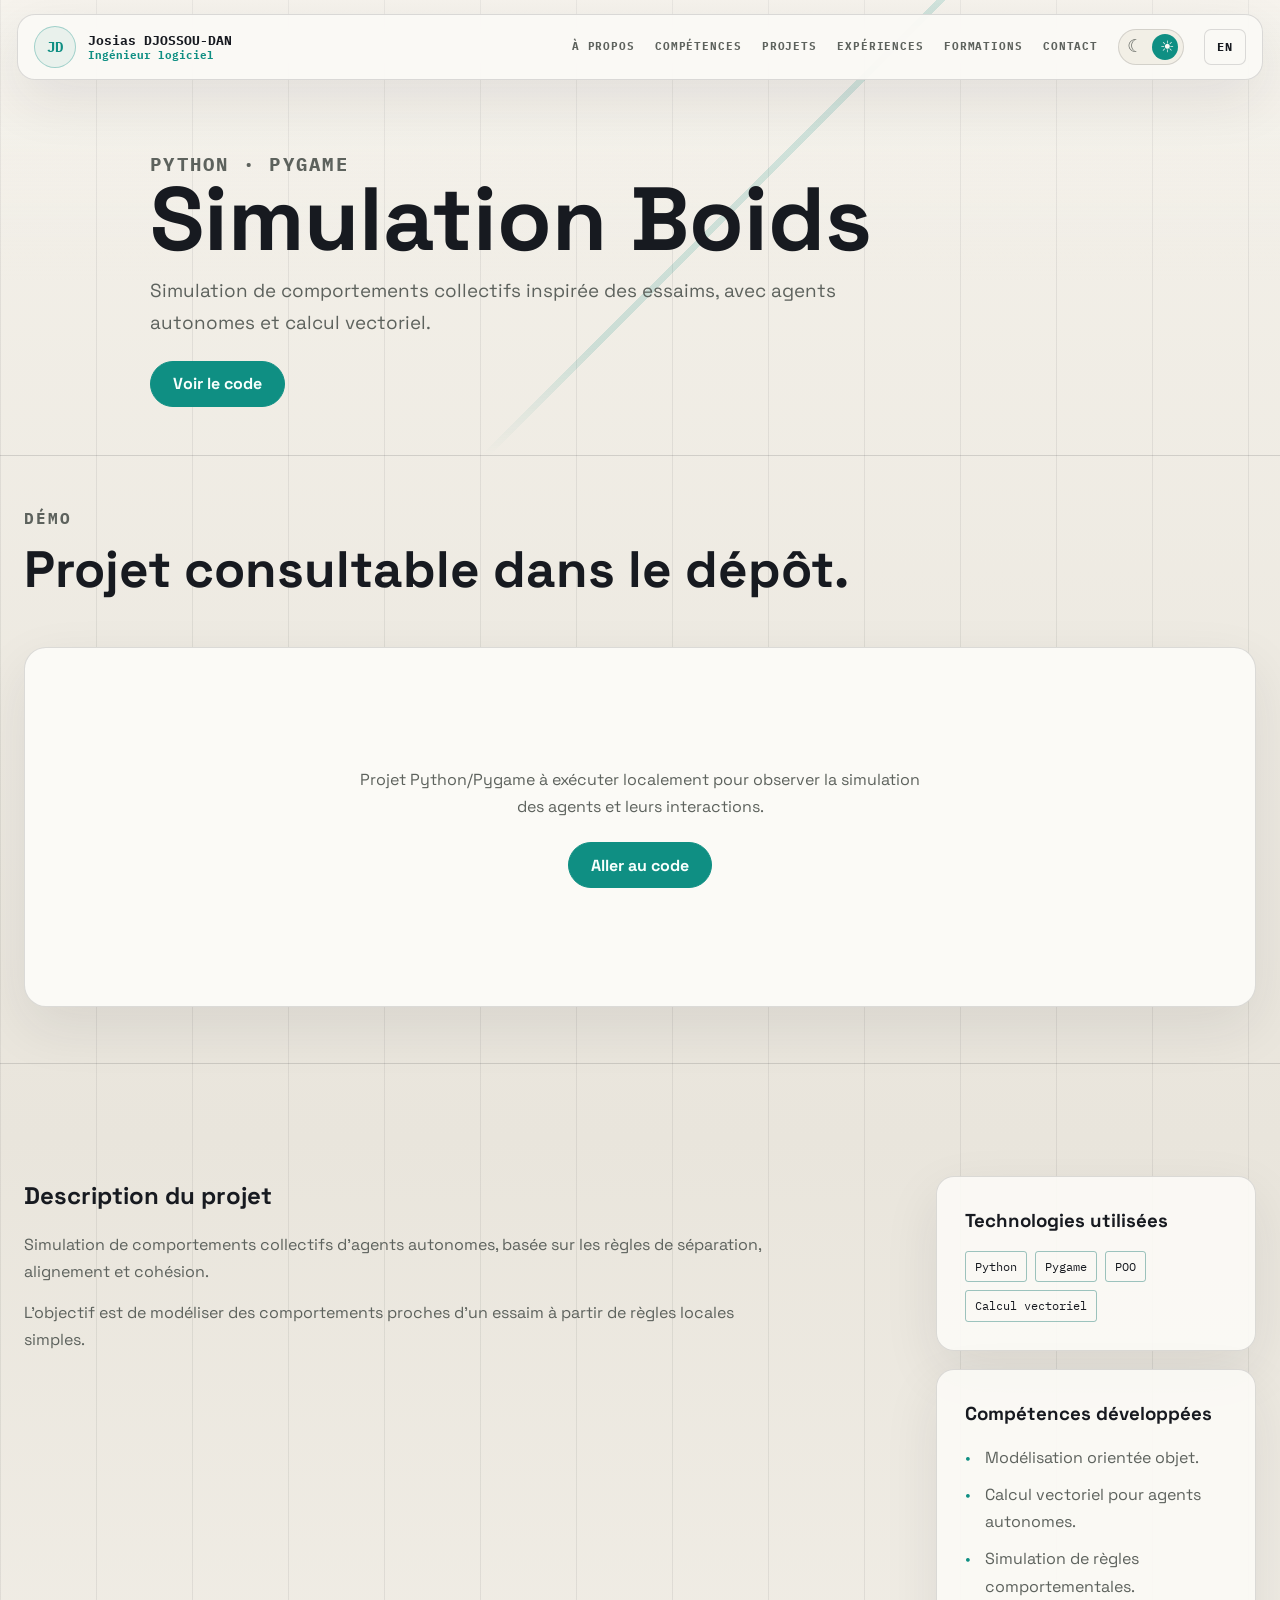
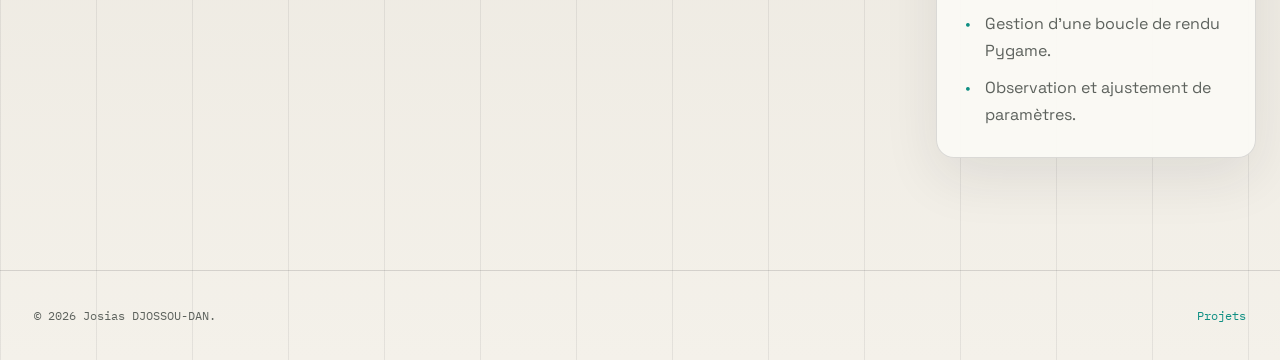
==== commit e40f64df: "Update site design and adding new animations" ====
--- a/boids.html
+++ b/boids.html
@@ -18,8 +18,8 @@
     <a href="./index.html" class="brand header-profile" aria-label="Accueil"><span class="profile-avatar">JD</span><span class="header-profile-text"><strong>Josias DJOSSOU-DAN</strong><small data-i18n="role">Ingénieur logiciel</small></span></a>
     <button class="menu-toggle" type="button" aria-label="Ouvrir le menu" aria-expanded="false"><span></span><span></span><span></span></button>
     <nav class="site-nav" aria-label="Navigation principale">
-      <a href="./index.html#about" data-i18n="navAbout">À propos</a><a href="./index.html#skills" data-i18n="navSkills">Compétences</a><a href="./index.html#projects" data-i18n="navProjects">Projets</a><a href="./index.html#experience" data-i18n="navExperience">Expériences</a><a href="./index.html#education" data-i18n="navEducation">Formations</a><a href="./index.html#contact" class="nav-cta" data-i18n="navContact">Contact</a>
-      <button class="theme-switch nav-theme" type="button" data-theme-toggle aria-label="Changer le thème"><span class="theme-switch-track"><span class="theme-switch-thumb"></span></span><span class="theme-switch-label">Light</span></button>
+      <a href="./index.html#about" data-i18n="navAbout">À propos</a><a href="./index.html#skills" data-i18n="navSkills">Compétences</a><a href="./index.html#projects" data-i18n="navProjects">Projets</a><a href="./index.html#experience" data-i18n="navExperience">Expériences</a><a href="./index.html#education" data-i18n="navEducation">Formations</a><a href="./index.html#contact"  data-i18n="navContact">Contact</a>
+      <button class="theme-switch nav-theme" type="button" data-theme-toggle aria-label="Changer le thème"><span class="theme-switch-track"><span class="theme-icon theme-icon-sun" aria-hidden="true"></span><span class="theme-icon theme-icon-moon" aria-hidden="true"></span><span class="theme-switch-thumb"></span></span></button>
       <button class="lang-switch" type="button" data-lang-toggle aria-label="Changer la langue">EN</button>
     </nav>
   </header>
--- a/css/style.css
+++ b/css/style.css
@@ -1,41 +1,41 @@
 :root {
-  --bg: #0b0a13;
-  --bg-2: #121020;
-  --surface: #19162a;
-  --surface-2: #211d35;
-  --surface-3: #141225;
-  --text: #f7f2e8;
-  --muted: #a9a1b8;
-  --muted-2: #716a83;
-  --line: rgba(255, 255, 255, 0.09);
-  --line-strong: rgba(15, 143, 131, 0.34);
+  --bg: #11131a;
+  --bg-2: #171a22;
+  --surface: #1d212b;
+  --surface-2: #252a35;
+  --surface-3: #0d1016;
+  --text: #f4f1ea;
+  --muted: #b1b3ad;
+  --muted-2: #7e837c;
+  --line: rgba(244, 241, 234, 0.13);
+  --line-strong: rgba(15, 143, 131, 0.42);
   --green: #0f8f83;
   --green-2: #0b625b;
-  --cyan: #8b7cf6;
-  --yellow: #a5b4fc;
-  --coral: #ff6b8a;
-  --shadow: none;
+  --cyan: #b7c7a2;
+  --yellow: #d7c58f;
+  --coral: #c97878;
+  --shadow: 0 18px 48px rgba(0, 0, 0, 0.16);
   --sans: "Space Grotesk", system-ui, sans-serif;
   --mono: "IBM Plex Mono", monospace;
 }
 
 body[data-theme="light"] {
-  --bg: #f7f9fc;
-  --bg-2: #eef3f8;
-  --surface: #ffffff;
-  --surface-2: #f3f7fb;
-  --surface-3: #e6edf5;
-  --text: #17131f;
-  --muted: #4d465c;
-  --muted-2: #746b7e;
-  --line: rgba(23, 19, 31, 0.16);
-  --line-strong: rgba(15, 143, 131, 0.38);
+  --bg: #f4f1ea;
+  --bg-2: #e9e5dc;
+  --surface: #fbfaf6;
+  --surface-2: #efebe1;
+  --surface-3: #20242d;
+  --text: #171a20;
+  --muted: #5d625d;
+  --muted-2: #82877f;
+  --line: rgba(23, 26, 32, 0.14);
+  --line-strong: rgba(15, 143, 131, 0.48);
   --green: #0f8f83;
   --green-2: #0b625b;
-  --cyan: #8b7cf6;
-  --yellow: #a5b4fc;
-  --coral: #ff6b8a;
-  --shadow: none;
+  --cyan: #657e52;
+  --yellow: #a98f4e;
+  --coral: #a95e5e;
+  --shadow: 0 20px 55px rgba(31, 35, 42, 0.09);
 }
 
 * {
@@ -49,7 +49,9 @@
 }
 
 body {
-  background: var(--bg);
+  background:
+    linear-gradient(90deg, color-mix(in srgb, var(--line) 52%, transparent) 1px, transparent 1px) 0 0 / 96px 96px,
+    linear-gradient(180deg, var(--bg), var(--bg-2) 58%, var(--bg));
   color: var(--text);
   font-family: var(--sans);
   line-height: 1.7;
@@ -96,11 +98,16 @@
   display: flex;
   align-items: center;
   justify-content: space-between;
-  min-height: 72px;
-  padding: 0 34px;
-  background: color-mix(in srgb, var(--bg) 84%, transparent);
+  width: min(1320px, calc(100% - 34px));
+  min-height: 66px;
+  margin: 14px auto 0;
+  padding: 0 16px;
+  background: color-mix(in srgb, var(--surface) 88%, transparent);
   border-bottom: 1px solid var(--line);
-  backdrop-filter: blur(18px);
+  border: 1px solid var(--line);
+  border-radius: 18px;
+  backdrop-filter: blur(20px);
+  box-shadow: var(--shadow);
 }
 
 .brand {
@@ -121,7 +128,7 @@
   width: 42px;
   height: 42px;
   flex: 0 0 42px;
-  border-radius: 12px;
+  border-radius: 50%;
   font-size: 0.9rem;
 }
 
@@ -134,7 +141,7 @@
 .header-profile-text strong {
   color: var(--text);
   font-size: 0.84rem;
-  letter-spacing: 0.02em;
+  letter-spacing: 0;
 }
 
 .header-profile-text small {
@@ -165,13 +172,13 @@
 .site-nav {
   display: flex;
   align-items: center;
-  gap: 26px;
+  gap: 20px;
 }
 
 .site-nav a {
   color: var(--muted);
   font-family: var(--mono);
-  font-size: 0.74rem;
+  font-size: 0.7rem;
   font-weight: 700;
   letter-spacing: 0.08em;
   text-transform: uppercase;
@@ -189,7 +196,7 @@
   align-items: center;
   color: #f8fffd;
   background: var(--green);
-  border-radius: 7px;
+  border-radius: 999px;
   padding: 0 14px;
 }
 
@@ -234,7 +241,7 @@
   min-height: 100vh;
   display: flex;
   align-items: center;
-  padding: 128px 0 76px;
+  padding: 150px 0 86px;
   overflow: hidden;
 }
 
@@ -244,28 +251,53 @@
   position: absolute;
   inset: 0;
   z-index: 0;
-  background-image:
-    linear-gradient(color-mix(in srgb, var(--green) 24%, transparent) 1px, transparent 1px),
-    linear-gradient(90deg, color-mix(in srgb, var(--green) 24%, transparent) 1px, transparent 1px);
-  background-size: 58px 58px;
-  mask-image: linear-gradient(to bottom, #000, rgba(0, 0, 0, 0.72) 64%, transparent 94%);
+  background:
+    linear-gradient(135deg, transparent 0 54%, color-mix(in srgb, var(--green) 16%, transparent) 54% 54.5%, transparent 54.5%),
+    linear-gradient(180deg, color-mix(in srgb, var(--surface) 26%, transparent), transparent 62%);
+  mask-image: linear-gradient(to bottom, #000 0 76%, transparent);
+}
+
+.hero::before {
+  animation: heroGridDrift 18s linear infinite;
 }
 
 .hero::after {
-  display: none;
+  content: "";
+  position: absolute;
+  inset: -90px;
+  z-index: 1;
+  background:
+    linear-gradient(color-mix(in srgb, var(--green) 32%, transparent) 2px, transparent 2px),
+    linear-gradient(90deg, color-mix(in srgb, var(--text) 19%, transparent) 2px, transparent 2px);
+  background-size: 54px 54px;
+  background-position: 0 0, 0 0;
+  opacity: 0.36;
+  mix-blend-mode: screen;
+  pointer-events: none;
+  animation: heroGridSlide 6.5s linear infinite;
+  will-change: transform, background-position, opacity;
+}
+
+body[data-theme="light"] .hero::after {
+  background:
+    linear-gradient(color-mix(in srgb, var(--green) 42%, transparent) 2px, transparent 2px),
+    linear-gradient(90deg, color-mix(in srgb, var(--text) 25%, transparent) 2px, transparent 2px);
+  background-size: 54px 54px;
+  mix-blend-mode: multiply;
+  opacity: 0.3;
 }
 
 .hero-layout {
   position: relative;
   z-index: 2;
   display: grid;
-  grid-template-columns: minmax(0, 1fr) minmax(520px, 600px);
-  gap: 68px;
+  grid-template-columns: minmax(0, 0.95fr) minmax(440px, 0.72fr);
+  gap: clamp(38px, 6vw, 96px);
   align-items: center;
 }
 
 .hero-copy {
-  max-width: 780px;
+  max-width: 860px;
 }
 
 .eyebrow,
@@ -284,11 +316,11 @@
   align-items: center;
   gap: 10px;
   max-width: 100%;
-  padding: 7px 13px;
-  margin-bottom: 24px;
-  border: 1px solid rgba(15, 143, 131, 0.28);
-  border-radius: 4px;
-  background: rgba(15, 143, 131, 0.055);
+  padding: 0;
+  margin-bottom: 28px;
+  border: 0;
+  border-radius: 0;
+  background: transparent;
   white-space: nowrap;
 }
 
@@ -303,15 +335,50 @@
 
 .hero h1,
 .project-hero h1 {
-  font-size: clamp(3.2rem, 7vw, 6.4rem);
+  position: relative;
+  font-size: clamp(3.4rem, 8vw, 7.8rem);
   font-weight: 900;
-  line-height: 0.95;
+  line-height: 0.88;
   letter-spacing: 0;
+}
+
+.glitch-name {
+  position: relative;
+  display: inline-block;
+}
+
+.glitch-name::before,
+.glitch-name::after {
+  content: attr(data-glitch);
+  position: absolute;
+  inset: 0;
+  z-index: 1;
+  color: var(--text);
+  opacity: 0;
+  pointer-events: none;
+}
+
+.glitch-name::before {
+  transform: translate(16px, -5px);
+  clip-path: inset(6% 0 58% 0);
+  color: var(--green);
+  text-shadow: 14px 0 color-mix(in srgb, var(--green) 44%, transparent);
+  animation: titleGlitchTop 3.2s steps(1, end) infinite;
+}
+
+.glitch-name::after {
+  transform: translate(-16px, 6px);
+  clip-path: inset(42% 0 9% 0);
+  color: var(--cyan);
+  text-shadow: -14px 0 color-mix(in srgb, var(--cyan) 44%, transparent);
+  animation: titleGlitchBottom 3.7s steps(1, end) infinite reverse;
 }
 
 .hero h1 strong,
 .accent {
-  color: var(--green);
+  color: transparent;
+  -webkit-text-stroke: 1.5px var(--green);
+  text-stroke: 1.5px var(--green);
 }
 
 .hero-text,
@@ -325,9 +392,227 @@
 }
 
 .hero-text {
-  max-width: 680px;
-  margin-top: 24px;
-  font-size: 1.12rem;
+  max-width: 690px;
+  margin-top: 30px;
+  padding-left: 24px;
+  border-left: 3px solid var(--green);
+  font-size: 1.1rem;
+}
+
+@keyframes heroGridSlide {
+  0% {
+    transform: translate3d(0, 0, 0);
+    background-position: 0 0, 0 0;
+    opacity: 0.36;
+  }
+
+  34% {
+    transform: translate3d(-37px, 0, 0);
+    background-position: -37px 0, -37px 0;
+    opacity: 0.36;
+  }
+
+  37% {
+    transform: translate3d(-20px, 0, 0);
+    background-position: -20px 0, -20px 0;
+    opacity: 0.44;
+  }
+
+  40% {
+    transform: translate3d(-48px, 0, 0);
+    background-position: -48px 0, -48px 0;
+    opacity: 0.4;
+  }
+
+  50% {
+    transform: translate3d(-54px, 0, 0);
+    background-position: -54px 0, -54px 0;
+    opacity: 0.36;
+  }
+
+  72% {
+    transform: translate3d(-78px, 0, 0);
+    background-position: -78px 0, -78px 0;
+    opacity: 0.36;
+  }
+
+  75% {
+    transform: translate3d(-98px, 0, 0);
+    background-position: -98px 0, -98px 0;
+    opacity: 0.43;
+  }
+
+  78% {
+    transform: translate3d(-86px, 0, 0);
+    background-position: -86px 0, -86px 0;
+    opacity: 0.38;
+  }
+
+  100% {
+    transform: translate3d(-108px, 0, 0);
+    background-position: -108px 0, -108px 0;
+    opacity: 0.36;
+  }
+}
+
+body[data-theme="light"] .hero::after {
+  animation-name: heroGridSlideLight;
+}
+
+@keyframes heroGridSlideLight {
+  0% {
+    transform: translate3d(0, 0, 0);
+    background-position: 0 0, 0 0;
+    opacity: 0.3;
+  }
+
+  34% {
+    transform: translate3d(-37px, 0, 0);
+    background-position: -37px 0, -37px 0;
+    opacity: 0.3;
+  }
+
+  37% {
+    transform: translate3d(-20px, 0, 0);
+    background-position: -20px 0, -20px 0;
+    opacity: 0.36;
+  }
+
+  40% {
+    transform: translate3d(-48px, 0, 0);
+    background-position: -48px 0, -48px 0;
+    opacity: 0.33;
+  }
+
+  50% {
+    transform: translate3d(-54px, 0, 0);
+    background-position: -54px 0, -54px 0;
+    opacity: 0.3;
+  }
+
+  72% {
+    transform: translate3d(-78px, 0, 0);
+    background-position: -78px 0, -78px 0;
+    opacity: 0.3;
+  }
+
+  75% {
+    transform: translate3d(-98px, 0, 0);
+    background-position: -98px 0, -98px 0;
+    opacity: 0.35;
+  }
+
+  78% {
+    transform: translate3d(-86px, 0, 0);
+    background-position: -86px 0, -86px 0;
+    opacity: 0.32;
+  }
+
+  100% {
+    transform: translate3d(-108px, 0, 0);
+    background-position: -108px 0, -108px 0;
+    opacity: 0.3;
+  }
+}
+
+@keyframes heroGridDrift {
+  0% {
+    transform: translate3d(0, 0, 0) scale(1);
+  }
+
+  50% {
+    transform: translate3d(-24px, 14px, 0) scale(1.02);
+  }
+
+  100% {
+    transform: translate3d(0, 0, 0) scale(1);
+  }
+}
+
+@keyframes titleGlitchTop {
+  0%,
+  7%,
+  27%,
+  100% {
+    opacity: 0;
+  }
+
+  9% {
+    opacity: 1;
+    clip-path: inset(3% 0 76% 0);
+    transform: translate(22px, -6px);
+  }
+
+  12% {
+    opacity: 0.72;
+    clip-path: inset(24% 0 48% 0);
+    transform: translate(-16px, 3px);
+  }
+
+  15% {
+    opacity: 1;
+    clip-path: inset(9% 0 60% 0);
+    transform: translate(12px, 1px);
+  }
+
+  18% {
+    opacity: 0.64;
+    clip-path: inset(37% 0 35% 0);
+    transform: translate(26px, -2px);
+  }
+
+  22% {
+    opacity: 0.9;
+    clip-path: inset(16% 0 70% 0);
+    transform: translate(-10px, -1px);
+  }
+
+  24% {
+    opacity: 0;
+  }
+}
+
+@keyframes titleGlitchBottom {
+  0%,
+  11%,
+  31%,
+  100% {
+    opacity: 0;
+  }
+
+  13% {
+    opacity: 1;
+    clip-path: inset(57% 0 16% 0);
+    transform: translate(-22px, 7px);
+  }
+
+  16% {
+    opacity: 0.66;
+    clip-path: inset(42% 0 32% 0);
+    transform: translate(15px, -3px);
+  }
+
+  19% {
+    opacity: 1;
+    clip-path: inset(72% 0 5% 0);
+    transform: translate(-9px, 3px);
+  }
+
+  22% {
+    opacity: 0.62;
+    clip-path: inset(18% 0 58% 0);
+    transform: translate(-26px, 1px);
+  }
+
+  26% {
+    opacity: 0.88;
+    clip-path: inset(64% 0 20% 0);
+    transform: translate(11px, 5px);
+  }
+
+  28% {
+    opacity: 0;
+  }
 }
 
 .hero-actions,
@@ -342,28 +627,28 @@
 .theme-switch {
   display: inline-flex;
   align-items: center;
-  gap: 10px;
-  min-height: 46px;
+  justify-content: center;
+  min-height: 38px;
   border: 1px solid var(--line);
   border-radius: 999px;
   color: var(--text);
-  background: rgba(255, 255, 255, 0.04);
-  padding: 0 13px 0 7px;
+  background: color-mix(in srgb, var(--surface-2) 74%, transparent);
+  padding: 0;
 }
 
 .nav-theme {
   min-height: 36px;
-  padding: 0 10px 0 5px;
+  padding: 0;
 }
 
 .nav-theme .theme-switch-track {
-  width: 42px;
-  height: 24px;
+  width: 64px;
+  height: 32px;
 }
 
 .nav-theme .theme-switch-thumb {
-  width: 16px;
-  height: 16px;
+  width: 26px;
+  height: 26px;
 }
 
 .lang-switch {
@@ -385,24 +670,25 @@
 }
 
 body[data-theme="light"] .nav-theme .theme-switch-thumb {
-  transform: translateX(18px);
+  transform: translateX(30px);
 }
 
 .theme-switch-track {
   position: relative;
-  width: 48px;
-  height: 28px;
+  width: 64px;
+  height: 32px;
   border-radius: 999px;
-  background: var(--surface-2);
-  border: 1px solid var(--line);
+  background: transparent;
+  border: 0;
 }
 
 .theme-switch-thumb {
   position: absolute;
   top: 3px;
   left: 3px;
-  width: 20px;
-  height: 20px;
+  z-index: 1;
+  width: 26px;
+  height: 26px;
   border-radius: 50%;
   background: var(--green);
   box-shadow: none;
@@ -410,13 +696,51 @@
 }
 
 body[data-theme="light"] .theme-switch-thumb {
-  transform: translateX(20px);
-}
-
-.theme-switch-label {
-  font-family: var(--mono);
-  font-size: 0.74rem;
+  transform: translateX(30px);
+}
+
+.theme-icon {
+  position: absolute;
+  top: 3px;
+  z-index: 2;
+  width: 26px;
+  height: 26px;
+  display: grid;
+  place-items: center;
+  pointer-events: none;
+  font-size: 0.92rem;
+  line-height: 1;
+  text-align: center;
+}
+
+.theme-icon-sun {
+  right: 3px;
+}
+
+.theme-icon-moon {
+  left: 3px;
+}
+
+.theme-icon-sun::before {
+  content: "☀";
+  color: var(--muted);
+  font-size: 1rem;
   font-weight: 800;
+}
+
+.theme-icon-moon::before {
+  content: "☾";
+  color: var(--surface);
+  font-size: 1.1rem;
+  font-weight: 900;
+}
+
+body[data-theme="light"] .theme-icon-sun::before {
+  color: var(--surface);
+}
+
+body[data-theme="light"] .theme-icon-moon::before {
+  color: var(--muted);
 }
 
 .hero-actions {
@@ -429,7 +753,7 @@
   justify-content: center;
   min-height: 46px;
   padding: 0 22px;
-  border-radius: 7px;
+  border-radius: 999px;
   border: 1px solid transparent;
   font-weight: 850;
   transition: transform 0.2s ease, border-color 0.2s ease, background 0.2s ease, color 0.2s ease;
@@ -442,6 +766,7 @@
 .btn-primary {
   color: #f8fffd;
   background: var(--green);
+  border-color: var(--green);
 }
 
 .btn-primary:hover {
@@ -452,18 +777,15 @@
 .btn-ghost,
 .btn-dark {
   color: var(--text);
-  border-color: rgba(15, 143, 131, 0.3);
-  background: rgba(255, 255, 255, 0.03);
+  border-color: var(--line);
+  background: color-mix(in srgb, var(--surface) 72%, transparent);
 }
 
 .btn-cv {
   position: relative;
   color: var(--text);
-  border-color: rgba(255, 255, 255, 0.16);
-  background:
-    linear-gradient(var(--surface), var(--surface)) padding-box,
-    linear-gradient(135deg, var(--green), var(--cyan)) border-box;
-  border: 1px solid transparent;
+  border: 1px dashed color-mix(in srgb, var(--green) 62%, var(--line));
+  background: transparent;
 }
 
 .btn-cv::before {
@@ -487,10 +809,12 @@
   color: var(--muted);
   font-family: var(--mono);
   font-size: 0.78rem;
+  border-bottom: 1px solid transparent;
 }
 
 .hero-socials a:hover {
   color: var(--green);
+  border-color: var(--green);
 }
 
 .hero-dashboard {
@@ -508,7 +832,7 @@
 .project-panel,
 .next-card {
   border: 1px solid var(--line);
-  background: var(--surface);
+  background: color-mix(in srgb, var(--surface) 92%, transparent);
   box-shadow: var(--shadow);
 }
 
@@ -559,10 +883,11 @@
 
 .terminal {
   overflow: hidden;
-  border: 1px solid var(--line);
-  border-radius: 14px;
+  border: 1px solid color-mix(in srgb, var(--green) 36%, var(--line));
+  border-radius: 26px 26px 26px 6px;
   background: var(--surface-3);
   min-height: 430px;
+  box-shadow: var(--shadow);
 }
 
 .terminal-top {
@@ -593,7 +918,7 @@
 
 .terminal-top strong {
   margin-left: 8px;
-  color: var(--muted);
+  color: #b7c0cf;
   font-family: var(--mono);
   font-size: 0.74rem;
   font-weight: 700;
@@ -601,7 +926,7 @@
 
 .terminal pre {
   padding: 22px;
-  color: var(--muted);
+  color: #c5ccd8;
   font-family: var(--mono);
   font-size: 0.84rem;
   line-height: 1.75;
@@ -609,8 +934,16 @@
 }
 
 .terminal b {
-  color: var(--green);
+  color: var(--yellow);
   font-weight: 700;
+}
+
+body[data-theme="light"] .terminal-top strong {
+  color: #aeb8c8;
+}
+
+body[data-theme="light"] .terminal pre {
+  color: #d6dce6;
 }
 
 .terminal-cursor {
@@ -650,16 +983,19 @@
 }
 
 .section {
-  padding: 98px 0;
+  padding: 112px 0;
+  border-top: 1px solid var(--line);
 }
 
 .section.alt {
-  background: linear-gradient(180deg, color-mix(in srgb, var(--bg-2) 74%, transparent), var(--bg-2));
+  background:
+    linear-gradient(90deg, color-mix(in srgb, var(--surface) 42%, transparent), transparent 38%),
+    var(--bg-2);
 }
 
 .section-heading {
-  max-width: 780px;
-  margin-bottom: 42px;
+  max-width: 900px;
+  margin-bottom: 50px;
 }
 
 .section-heading.center {
@@ -669,7 +1005,7 @@
 
 .section-heading h2 {
   margin-top: 10px;
-  font-size: clamp(2rem, 4vw, 3.35rem);
+  font-size: clamp(2.1rem, 4vw, 4rem);
   font-weight: 900;
   line-height: 1.08;
 }
@@ -685,19 +1021,23 @@
 
 .about-columns {
   display: grid;
-  grid-template-columns: minmax(0, 0.85fr) minmax(420px, 1fr);
+  grid-template-columns: minmax(0, 0.95fr) minmax(420px, 1fr);
   gap: 56px;
   align-items: start;
 }
 
 .about-flat h3 {
   margin-bottom: 14px;
-  font-size: 1.35rem;
+  color: var(--green);
+  font-family: var(--mono);
+  font-size: 0.86rem;
+  letter-spacing: 0.08em;
+  text-transform: uppercase;
 }
 
 .about-flat p {
   color: var(--muted);
-  font-size: 1.08rem;
+  font-size: clamp(1.08rem, 1.7vw, 1.36rem);
   line-height: 1.8;
 }
 
@@ -716,7 +1056,8 @@
 .know-how-list {
   display: grid;
   grid-template-columns: 1fr;
-  gap: 12px;
+  gap: 0;
+  border-top: 1px solid var(--line);
 }
 
 .know-how-list span {
@@ -724,10 +1065,11 @@
   min-height: 54px;
   display: flex;
   align-items: center;
-  padding: 12px 14px 12px 34px;
+  padding: 18px 14px 18px 34px;
   color: var(--text);
-  border: 1px solid var(--line);
-  background: var(--surface);
+  border: 0;
+  border-bottom: 1px solid var(--line);
+  background: transparent;
   font-weight: 700;
 }
 
@@ -753,30 +1095,49 @@
 
 .skills-grid {
   display: grid;
-  grid-template-columns: repeat(4, 1fr);
-  gap: 18px;
+  grid-template-columns: repeat(3, 1fr);
+  gap: 0;
+  border: 1px solid var(--line);
+  background: transparent;
 }
 
 .skills-grid-dense {
-  grid-template-columns: repeat(4, minmax(0, 1fr));
+  grid-template-columns: repeat(3, minmax(0, 1fr));
 }
 
 .skill-card {
-  min-height: 190px;
-  padding: 24px;
-  border-radius: 16px;
+  min-height: 210px;
+  padding: 28px;
+  border: 0;
+  border-right: 1px solid var(--line);
+  border-bottom: 1px solid var(--line);
+  border-radius: 0;
+  box-shadow: none;
   transition: transform 0.2s ease, border-color 0.2s ease;
 }
 
-.skill-card:hover,
+.skill-card:nth-child(3n) {
+  border-right: 0;
+}
+
+.skill-card:nth-last-child(-n + 3) {
+  border-bottom: 0;
+}
+
+.skill-card:hover {
+  transform: none;
+  background: color-mix(in srgb, var(--surface-2) 46%, var(--surface));
+}
+
 .project-card:hover,
 .next-card:hover {
-  transform: translateY(-2px);
+  transform: translateY(-3px);
   border-color: var(--line-strong);
 }
 
 .skill-card h3 {
-  margin-bottom: 16px;
+  margin-bottom: 18px;
+  font-size: 1.05rem;
 }
 
 .tags,
@@ -811,15 +1172,15 @@
   font-size: 0.76rem;
   font-weight: 800;
   border: 1px solid color-mix(in srgb, var(--green) 28%, var(--line));
-  border-radius: 3px;
+  border-radius: 999px;
   padding: 6px 12px;
-  background: transparent;
+  background: color-mix(in srgb, var(--surface-2) 66%, transparent);
 }
 
 .projects-grid {
   display: grid;
-  grid-template-columns: repeat(2, 1fr);
-  gap: 22px;
+  grid-template-columns: repeat(3, minmax(0, 1fr));
+  gap: 14px;
 }
 
 .projects-more {
@@ -830,16 +1191,16 @@
 
 .project-card {
   overflow: hidden;
-  border-radius: 18px;
+  border-radius: 22px;
   transition: transform 0.2s ease, border-color 0.2s ease;
 }
 
 .project-card.simple {
-  min-height: 260px;
+  min-height: 310px;
 }
 
 .project-card.simple .project-body {
-  min-height: 260px;
+  min-height: 310px;
   display: flex;
   flex-direction: column;
 }
@@ -875,7 +1236,7 @@
 }
 
 .project-body {
-  padding: 24px;
+  padding: 26px;
 }
 
 .project-type {
@@ -888,8 +1249,9 @@
 }
 
 .project-body h3 {
-  margin: 8px 0;
-  font-size: 1.35rem;
+  margin: 14px 0;
+  font-size: clamp(1.2rem, 1.7vw, 1.7rem);
+  line-height: 1.05;
 }
 
 .project-body p {
@@ -907,9 +1269,10 @@
 
 .timeline-wrap {
   display: grid;
-  grid-template-columns: repeat(2, minmax(0, 1fr));
-  gap: 18px;
+  grid-template-columns: 1fr;
+  gap: 0;
   padding-left: 0;
+  border-top: 1px solid var(--line);
 }
 
 .timeline-wrap::before {
@@ -918,11 +1281,17 @@
 
 .timeline-card {
   position: relative;
-  display: flex;
-  flex-direction: column;
-  gap: 14px;
-  padding: 20px;
-  border-radius: 18px;
+  display: grid;
+  grid-template-columns: max-content minmax(0, 1fr);
+  column-gap: 34px;
+  row-gap: 8px;
+  align-items: start;
+  padding: 30px 0;
+  border: 0;
+  border-bottom: 1px solid var(--line);
+  border-radius: 0;
+  background: transparent;
+  box-shadow: none;
 }
 
 .timeline-card::before {
@@ -930,20 +1299,26 @@
 }
 
 .timeline-date {
-  width: fit-content;
-  color: var(--green);
-  font-family: var(--mono);
-  font-size: 0.78rem;
+  width: max-content;
+  color: var(--muted);
+  font-family: var(--mono);
+  font-size: 0.74rem;
   font-weight: 800;
-  border: 1px solid color-mix(in srgb, var(--green) 34%, transparent);
-  border-radius: 999px;
-  background: color-mix(in srgb, var(--green) 9%, transparent);
-  padding: 6px 10px;
+  line-height: 1.35;
+  border: 0;
+  border-radius: 0;
+  background: transparent;
+  padding: 0;
+}
+
+.timeline-item {
+  margin-top: -5px;
 }
 
 .timeline-item h3,
 .timeline-item h4 {
-  font-size: 1.18rem;
+  font-size: clamp(1.12rem, 2vw, 1.55rem);
+  line-height: 1.25;
 }
 
 .timeline-item p {
@@ -957,19 +1332,24 @@
 .timeline-item li {
   position: relative;
   padding-left: 18px;
-  margin-top: 6px;
+  margin-top: 8px;
 }
 
 .contact-layout {
   display: grid;
-  grid-template-columns: 0.9fr 1.1fr;
-  gap: 32px;
+  grid-template-columns: 0.82fr 1.18fr;
+  gap: 0;
   align-items: start;
+  border: 1px solid var(--line);
+  background: var(--surface);
 }
 
 .contact-card {
-  border-radius: 18px;
-  padding: 28px;
+  border: 0;
+  border-right: 1px solid var(--line);
+  border-radius: 0;
+  padding: 38px;
+  box-shadow: none;
 }
 
 .contact-list {
@@ -986,8 +1366,8 @@
   padding: 0 16px;
   color: var(--muted);
   border: 1px solid var(--line);
-  border-radius: 10px;
-  background: rgba(255, 255, 255, 0.035);
+  border-radius: 999px;
+  background: transparent;
   transition: border-color 0.2s ease, color 0.2s ease;
 }
 
@@ -1014,6 +1394,7 @@
 .contact-form {
   display: grid;
   gap: 16px;
+  padding: 38px;
 }
 
 .form-row {
@@ -1040,10 +1421,10 @@
 .field textarea {
   width: 100%;
   border: 1px solid var(--line);
-  border-radius: 10px;
+  border-radius: 0;
   outline: none;
   color: var(--text);
-  background: rgba(255, 255, 255, 0.04);
+  background: transparent;
   padding: 13px 15px;
   resize: vertical;
   transition: border-color 0.2s ease, background 0.2s ease;
@@ -1065,7 +1446,7 @@
   justify-content: space-between;
   align-items: center;
   gap: 20px;
-  padding: 28px 34px;
+  padding: 34px;
   color: var(--muted);
   border-top: 1px solid var(--line);
   font-family: var(--mono);
@@ -1249,7 +1630,9 @@
 @media (max-width: 1050px) {
   .site-header {
     min-height: 64px;
-    padding: 0 22px;
+    width: min(100% - 24px, 1320px);
+    margin-top: 10px;
+    padding: 0 16px;
   }
 
   .header-profile {
@@ -1263,13 +1646,14 @@
   .site-nav {
     position: fixed;
     top: 64px;
-    left: 0;
-    right: 0;
+    left: 12px;
+    right: 12px;
     display: grid;
     gap: 0;
     padding: 18px 22px 26px;
-    background: color-mix(in srgb, var(--bg) 96%, #000 4%);
-    border-bottom: 1px solid var(--line);
+    background: color-mix(in srgb, var(--surface) 96%, #000 4%);
+    border: 1px solid var(--line);
+    border-radius: 18px;
     transform: translateY(-120%);
     opacity: 0;
     pointer-events: none;
@@ -1310,8 +1694,25 @@
     grid-template-columns: repeat(2, 1fr);
   }
 
+  .skill-card:nth-child(3n) {
+    border-right: 1px solid var(--line);
+  }
+
+  .skill-card:nth-child(2n) {
+    border-right: 0;
+  }
+
+  .skill-card:nth-last-child(-n + 3) {
+    border-bottom: 1px solid var(--line);
+  }
+
+  .skill-card:nth-last-child(-n + 2) {
+    border-bottom: 0;
+  }
+
   .timeline-card {
-    grid-template-columns: 1fr;
+    grid-template-columns: max-content minmax(0, 1fr);
+    column-gap: 16px;
   }
 
   .timeline-card::before {
@@ -1330,11 +1731,15 @@
 
   .hero {
     min-height: auto;
-    padding-top: 112px;
+    padding-top: 118px;
   }
 
   .hero-dashboard {
     display: none;
+  }
+
+  .hero-text {
+    padding-left: 16px;
   }
 
   .section {
@@ -1350,6 +1755,35 @@
     grid-template-columns: 1fr;
   }
 
+  .skill-card,
+  .skill-card:nth-child(2n),
+  .skill-card:nth-child(3n) {
+    border-right: 0;
+  }
+
+  .skill-card:nth-last-child(-n + 2) {
+    border-bottom: 1px solid var(--line);
+  }
+
+  .skill-card:last-child {
+    border-bottom: 0;
+  }
+
+  .timeline-card,
+  .contact-layout {
+    grid-template-columns: 1fr;
+  }
+
+  .contact-card {
+    border-right: 0;
+    border-bottom: 1px solid var(--line);
+    padding: 26px;
+  }
+
+  .contact-form {
+    padding: 26px;
+  }
+
   .project-card figure {
     height: 220px;
   }
